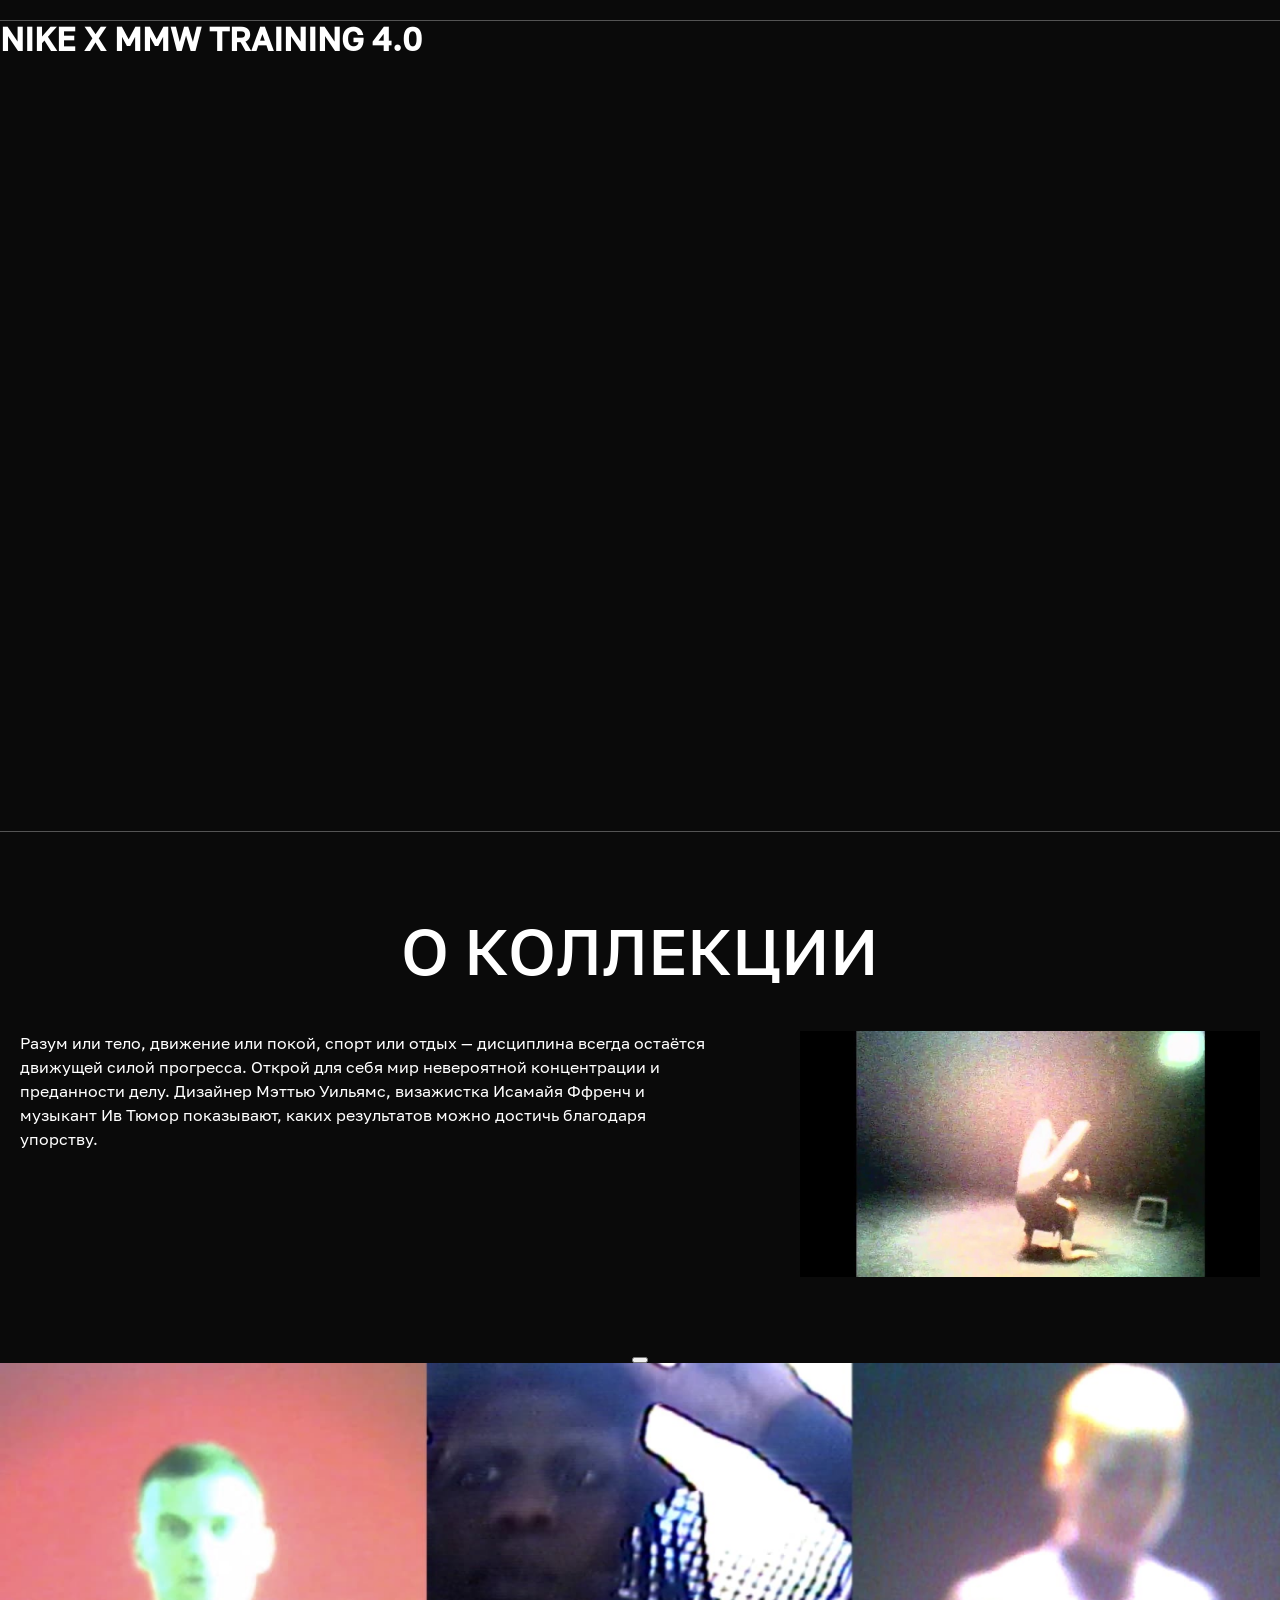
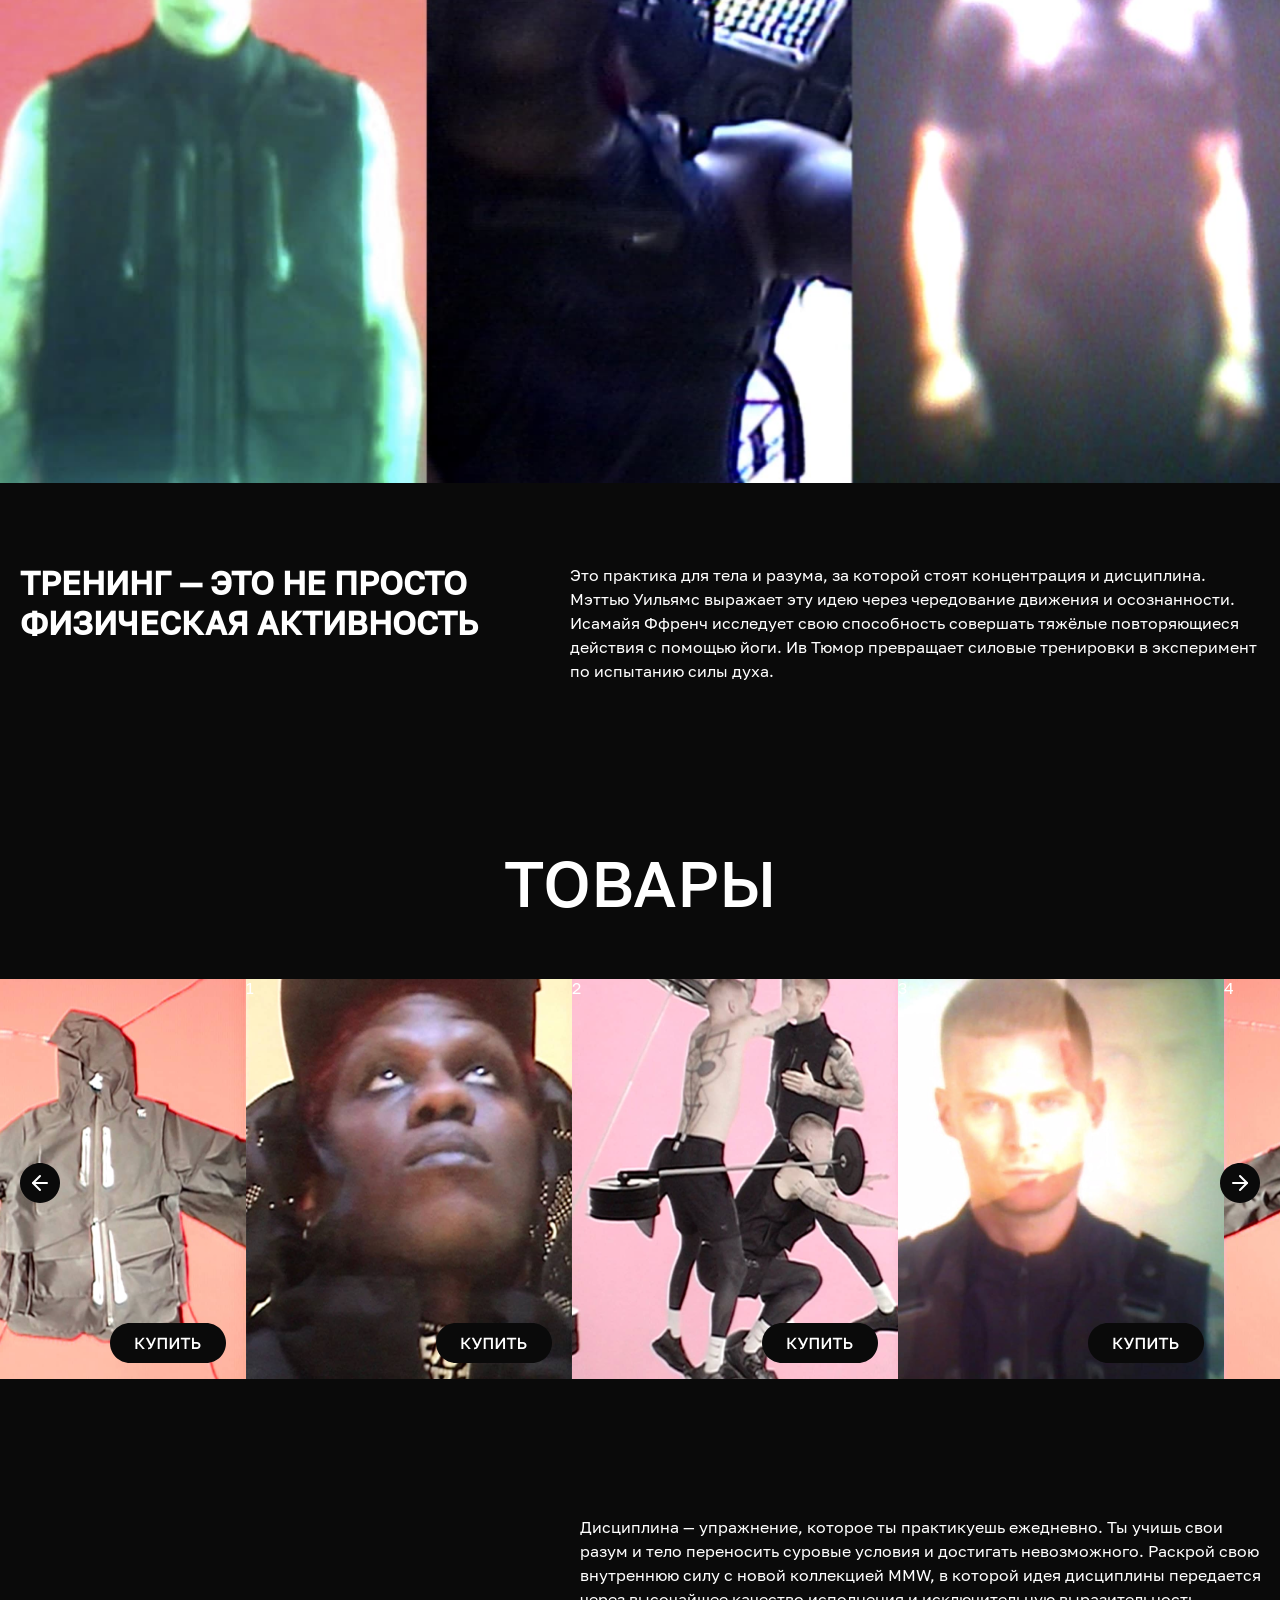
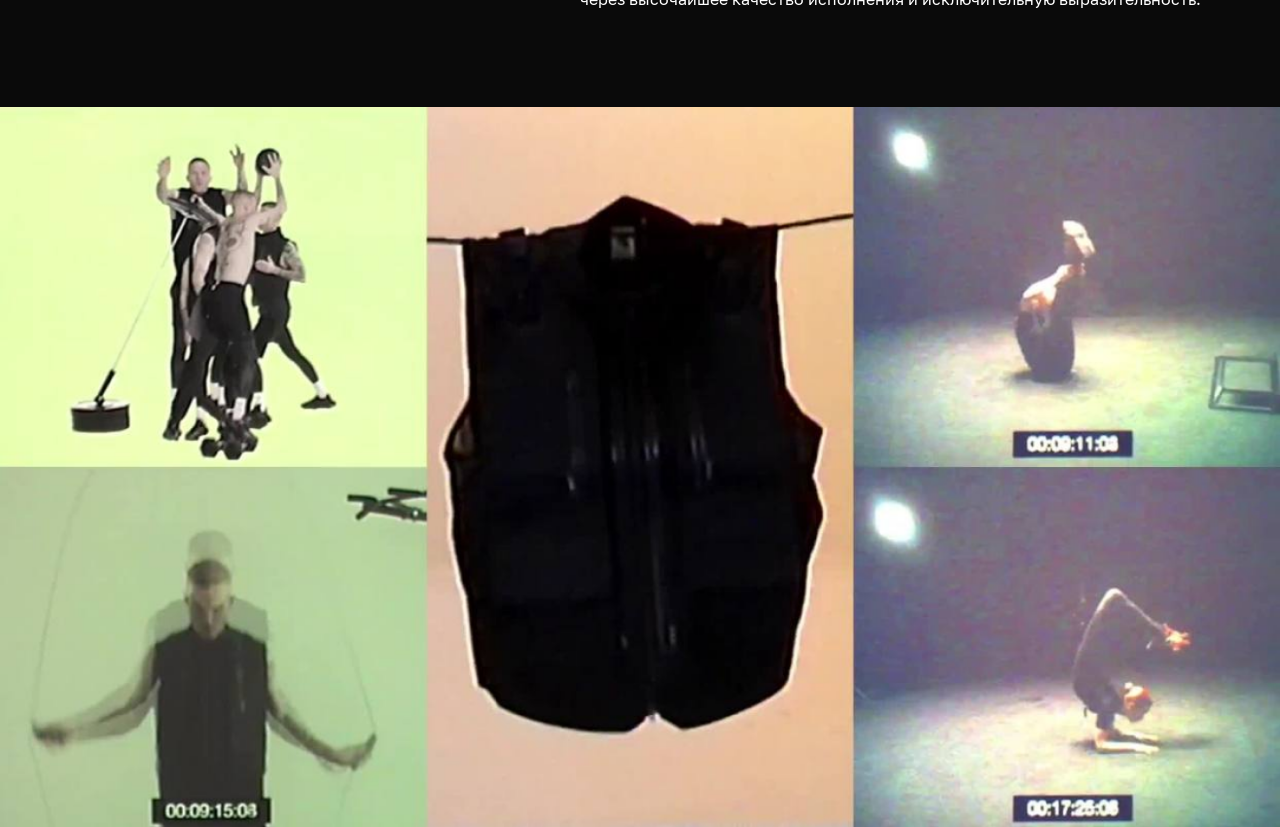
==== index.html @ 619db86f "Nike project" ====
<!DOCTYPE html>
<html lang="en">

<head>
    <meta charset="UTF-8">
    <meta http-equiv="X-UA-Compatible" content="IE=edge">
    <meta name="viewport" content="width=device-width, initial-scale=1.0">
    <title>NIKE TRAINING</title>
    <link rel="stylesheet" href="./pages/index.css">
    <script defer src="scripts/index.js"></script>
</head>

<body class="page">
    <header class="header">
        <h1 class="header__text">NIKE X MMW TRAINING 4.0</h1>
    </header>
    <main class="main">
        <section class="collection">
            <h2 class="collection__title">О КОЛЛЕКЦИИ</h2>
            <div class="collection__info">
                <p class="collection__info-paragraph">Разум или тело, движение или покой, спорт или отдых — дисциплина
                    всегда остаётся движущей силой прогресса. Открой для себя мир невероятной концентрации и преданности
                    делу. Дизайнер Мэттью Уильямс, визажистка Исамайя Ффренч и музыкант Ив Тюмор показывают, каких
                    результатов можно достичь благодаря упорству.</p>
                <img src="./images/dancer_in_the_dark.png" alt="Танцующий в темноте человек"
                    class="collection__info-image">
            </div>
            <button src="images/arrow-left.svg"></button>
            <img src="./images/collection_1.png" alt="Коллаж фотографий" class="collection__image">
            <div class="collection__training">
                <h3 class="collection__training-title">ТРЕНИНГ — ЭТО НЕ ПРОСТО ФИЗИЧЕСКАЯ АКТИВНОСТЬ
                </h3>
                <p class="collection__training-paragraph">Это практика для тела и разума, за которой стоят концентрация
                    и дисциплина. Мэттью Уильямс выражает эту идею через чередование движения и осознанности. Исамайя
                    Ффренч исследует свою способность совершать тяжёлые повторяющиеся действия с помощью йоги. Ив Тюмор
                    превращает силовые тренировки в эксперимент по испытанию силы духа.</p>
            </div>
        </section>
        <section class="cargo">
            <h2 class="cargo__title">ТОВАРЫ</h2>
            <button class="cargo__swipe-left"></button>
            <div class="cargo__card">
                <ul class="cargo__card-container">
                    <li class="cargo__card-item">
                        <img src="./images/slider_1.png" alt="Карточка с фото" class="cargo__card-image">
                        <button class="cargo__buy-button"></button>
                    </li>

                    <li class="cargo__card-item">
                        <img src="./images/slider_2.png" alt="Карточка с фото" class="cargo__card-image">
                        <button class="cargo__buy-button"></button>
                    </li>

                    <li class="cargo__card-item">
                        <img src="./images/slider_3.png" alt="Карточка с фото" class="cargo__card-image">
                        <button class="cargo__buy-button"></button>
                    </li>

                    <li class="cargo__card-item">
                        <img src="./images/slider_4.png" alt="Карточка с фото" class="cargo__card-image">
                        <button class="cargo__buy-button"></button>
                    </li>

                    <li class="cargo__card-item">
                        <img src="./images/slider_1.png" alt="Карточка с фото" class="cargo__card-image">
                        <button class="cargo__buy-button"></button>
                    </li>

                    <li class="cargo__card-item">
                        <img src="./images/slider_3.png" alt="Карточка с фото" class="cargo__card-image">
                        <button class="cargo__buy-button"></button>
                    </li>

                    <li class="cargo__card-item">
                        <img src="./images/slider_4.png" alt="Карточка с фото" class="cargo__card-image">
                        <button class="cargo__buy-button"></button>

                    <li class="cargo__card-item">
                        <img src="./images/slider_1.png" alt="Карточка с фото" class="cargo__card-image">
                        <button class="cargo__buy-button"></button>
                    </li>
                    </li>
                </ul>
            </div>
            <button class="cargo__swipe-right"></button>
            <div class="cargo__text">
                <p class="cargo__paragraph">Дисциплина — упражнение, которое ты практикуешь ежедневно. Ты
                    учишь свои разум и тело переносить суровые условия и достигать невозможного. Раскрой свою внутреннюю
                    силу с новой коллекцией MMW, в которой идея дисциплины передается через высочайшее качество
                    исполнения и
                    исключительную выразительность.</p>
            </div>
            <img src="./images/collection_2.png" alt="Коллаж фотографий" class="cargo__image">
        </section>
    </main>
    <footer class="footer"></footer>
</body>

</html>
---- pages/index.css ----
@import "../styles/normalize.css";
@import "../styles/fonts.css";
.header {
  max-width: 1440px;
  width: 100%;
  height: 810px;
  margin: 0;
  outline: 1px solid #545454;
  box-sizing: border-box;
}

.collection {
  display: flex;
  align-items: center;
  flex-direction: column;
  margin: 0;
}
.collection__title {
  font-weight: 500;
  font-size: 64px;
  line-height: 80px;
  margin: 0;
  padding-top: 80px;
}
.collection__info {
  width: 100%;
  display: flex;
  flex-direction: row;
  justify-content: space-between;
  box-sizing: border-box;
  padding: 40px 20px 80px;
}
.collection__info-paragraph {
  font-size: 16px;
  line-height: 24px;
  max-width: 690px;
  margin: 0;
}
.collection__info-image {
  max-width: 460px;
  -o-object-fit: cover;
     object-fit: cover;
}
.collection__image {
  width: 100%;
  -o-object-fit: cover;
     object-fit: cover;
}
.collection__training {
  width: 100%;
  display: flex;
  flex-direction: row;
  justify-content: space-between;
  box-sizing: border-box;
  padding: 80px 20px;
}
.collection__training-title {
  max-width: 460px;
  font-size: 32px;
  line-height: 40px;
  margin: 0;
}
.collection__training-paragraph {
  font-size: 16px;
  line-height: 24px;
  margin: 0;
  max-width: 690px;
}

@media screen and (max-width: 1200px) {
  .collection__info-paragraph {
    max-width: 359px;
    padding-right: 10px;
  }
  .collection__info-image {
    max-width: 359px;
  }
  .collection__training {
    padding: 80px 20px;
  }
  .collection__training-title {
    max-width: 359px;
    font-size: 24px;
    line-height: 32px;
    padding-right: 10px;
  }
  .collection__training-paragraph {
    max-width: 359px;
  }
}
@media screen and (max-width: 750px) {
  .collection__info {
    padding: 40px 20px 80px;
  }
  .collection__title {
    padding-top: 40px;
    font-size: 32px;
    line-height: 40px;
  }
  .collection__info {
    flex-direction: column;
    align-items: center;
    padding: 20px 20px 40px;
  }
  .collection__info-paragraph {
    font-size: 16px;
    line-height: 24px;
    padding: 0 0 20px;
    max-width: 280px;
  }
  .collection__info-image {
    max-width: 280px;
  }
  .collection__training {
    flex-direction: column;
    align-items: center;
    padding: 40px 20px;
  }
  .collection__training-title {
    font-size: 20px;
    line-height: 28px;
    padding: 0 0 20px;
    max-width: 280px;
  }
}
.cargo {
  display: flex;
  align-items: center;
  flex-direction: column;
  margin: 0;
  position: relative;
}
.cargo__title {
  font-weight: 500;
  font-size: 64px;
  line-height: 80px;
  margin: 0;
  padding: 80px 0 40px;
}
.cargo__card {
  width: 1440px;
  overflow-x: scroll;
  padding-bottom: 20px;
  position: relative;
}
.cargo__card-container {
  width: 1440px;
  display: flex;
  flex-direction: row;
  position: relative;
  width: 326px;
  padding: 0;
  list-style: none;
  z-index: 0;
}
.cargo__buy-button {
  height: 40px;
  width: 116px;
  background-image: url(../images/buy-button.svg);
  background-color: transparent;
  border: none;
  position: absolute;
  right: 20px;
  bottom: 20px;
  z-index: 1;
  cursor: pointer;
  transition: opacity 0.2s linear;
  -webkit-transition: opacity 0.2s linear;
}
.cargo__buy-button:hover {
  opacity: 0.8;
}
.cargo__swipe-right {
  height: 40px;
  width: 40px;
  background-image: url(../images/arrow-right.svg);
  background-color: transparent;
  border: none;
  position: absolute;
  background-repeat: no-repeat;
  padding: 20px;
  top: 400px;
  right: 20px;
  z-index: 1;
  cursor: pointer;
  transition: opacity 0.2s linear;
  -webkit-transition: opacity 0.2s linear;
}
.cargo__swipe-right:hover {
  opacity: 0.8;
}
.cargo__swipe-left {
  height: 40px;
  width: 40px;
  background-image: url(../images/arrow-left.svg);
  background-color: transparent;
  border: none;
  position: absolute;
  background-repeat: no-repeat;
  padding: 20px;
  top: 400px;
  left: 20px;
  z-index: 1;
  cursor: pointer;
  transition: opacity 0.2s linear;
  -webkit-transition: opacity 0.2s linear;
}
.cargo__swipe-left:hover {
  opacity: 0.8;
}
.cargo__card::-webkit-scrollbar {
  height: 4px;
  width: calc(100% - 40px);
}
.cargo__card::-webkit-scrollbar-button {
  width: 15px;
}
.cargo__card::-webkit-scrollbar-track {
  background-color: #292929;
  border-radius: 100px;
}
.cargo__card::-webkit-scrollbar-thumb {
  background-color: #ebebeb;
  border-radius: 100px;
}
.cargo__card-item {
  position: relative;
  -o-object-fit: cover;
     object-fit: cover;
}
.cargo__card-image {
  position: relative;
  -o-object-fit: cover;
     object-fit: cover;
}
.cargo__paragraph {
  text-align: start;
  font-size: 16px;
  line-height: 24px;
  max-width: 690px;
}
.cargo__text {
  width: 100%;
  display: flex;
  justify-content: flex-end;
  padding: 80px 20px 80px 0;
}
.cargo__image {
  width: 100%;
  -o-object-fit: cover;
     object-fit: cover;
}

.footer {
  color: white;
}

.page {
  font-family: "Golos", Arial, sans-serif;
  font-style: normal;
  font-weight: 400;
  -webkit-font-smoothing: antialiased;
  -moz-osx-font-smoothing: grayscale;
  text-rendering: optimizeLegibility;
  min-width: 305px;
  max-width: 1440px;
  width: 100%;
  height: 100%;
  background-color: #0a0a0a;
  margin: 0 auto;
  padding: 0;
  box-sizing: border-box;
  color: white;
}/*# sourceMappingURL=index.css.map */
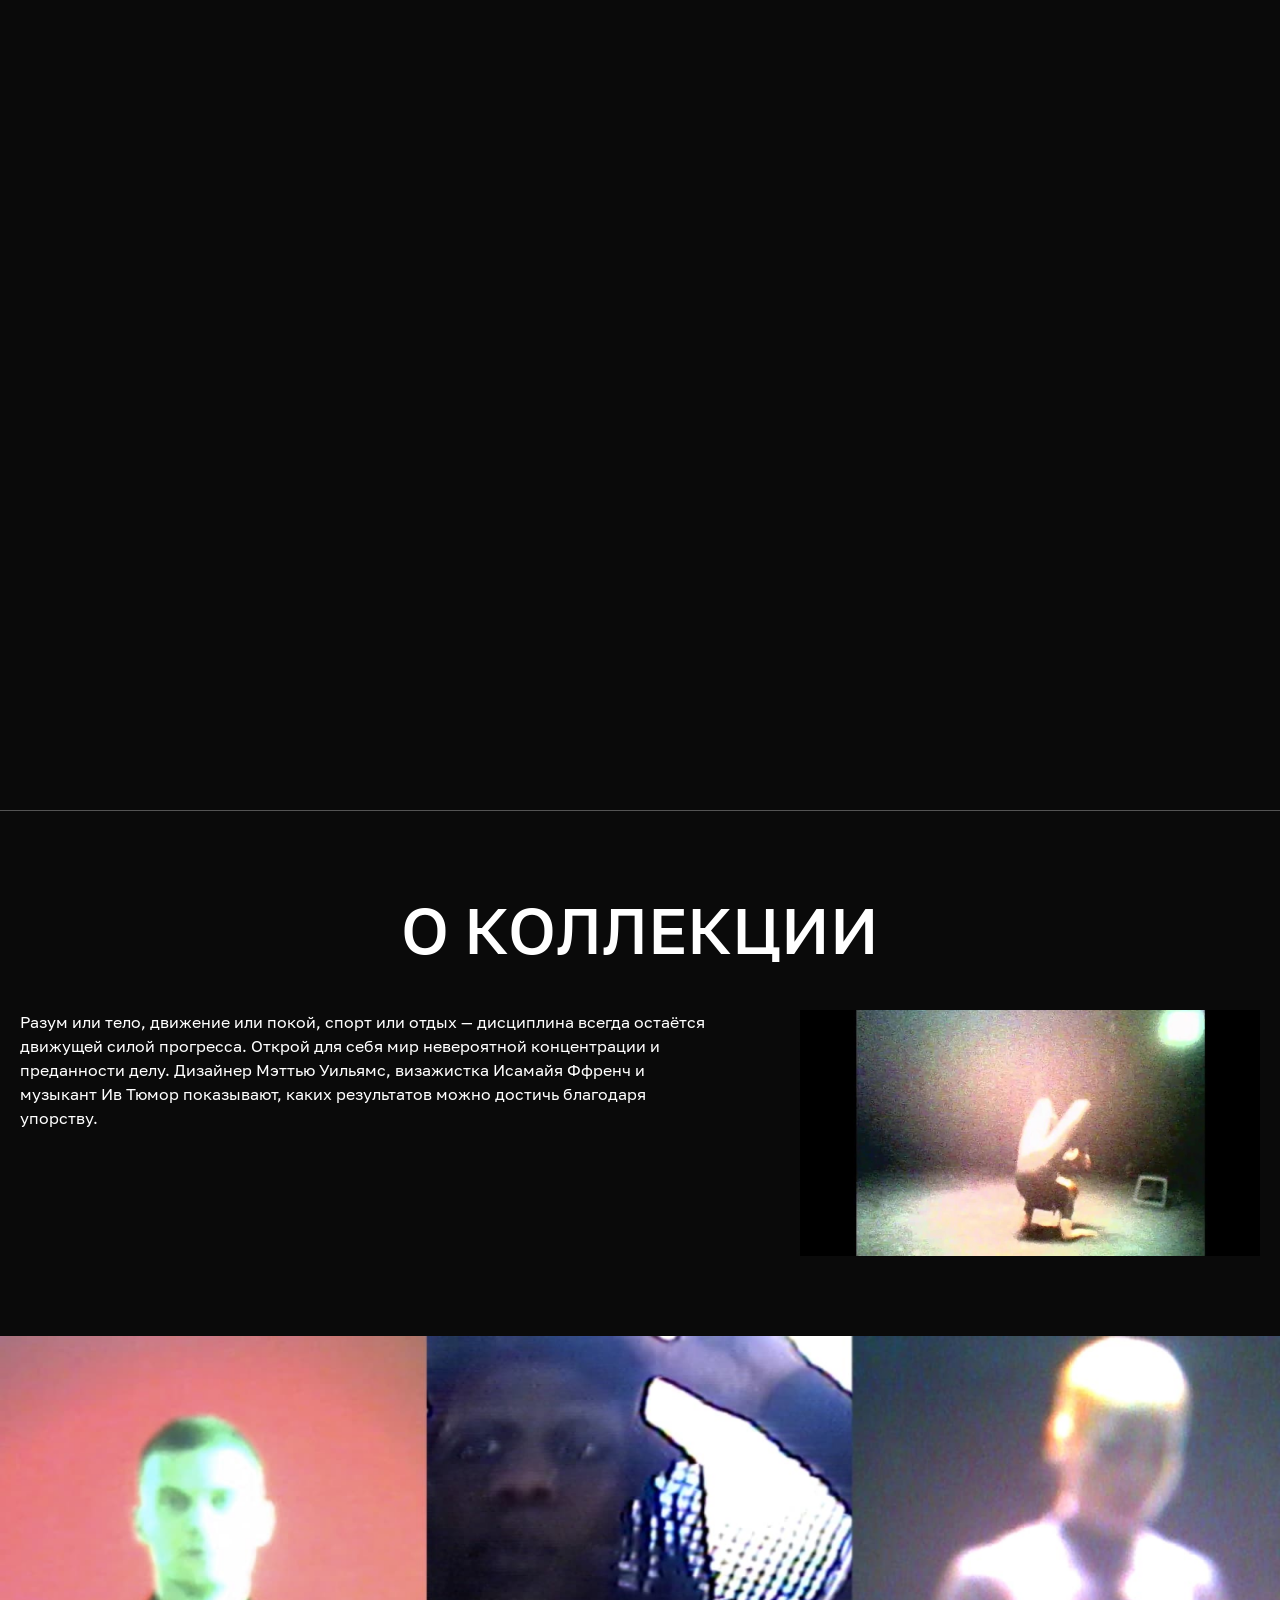
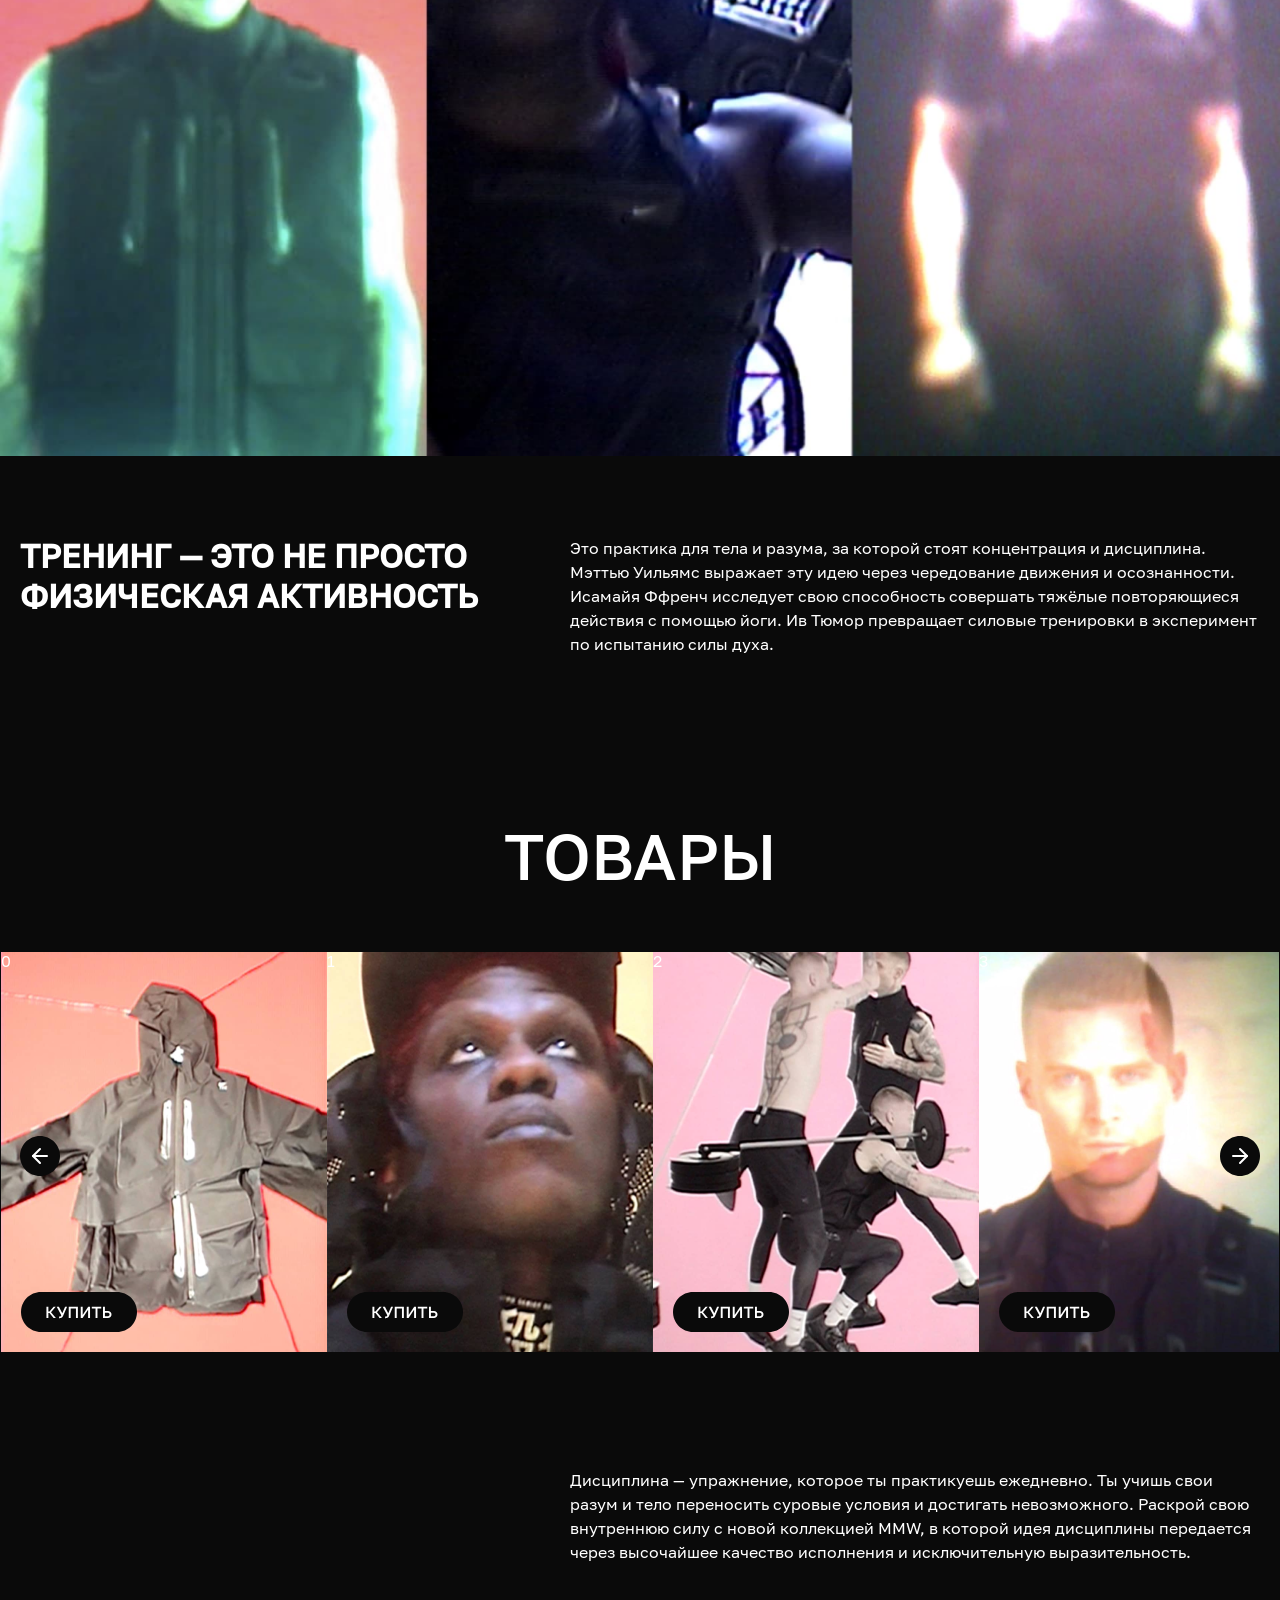
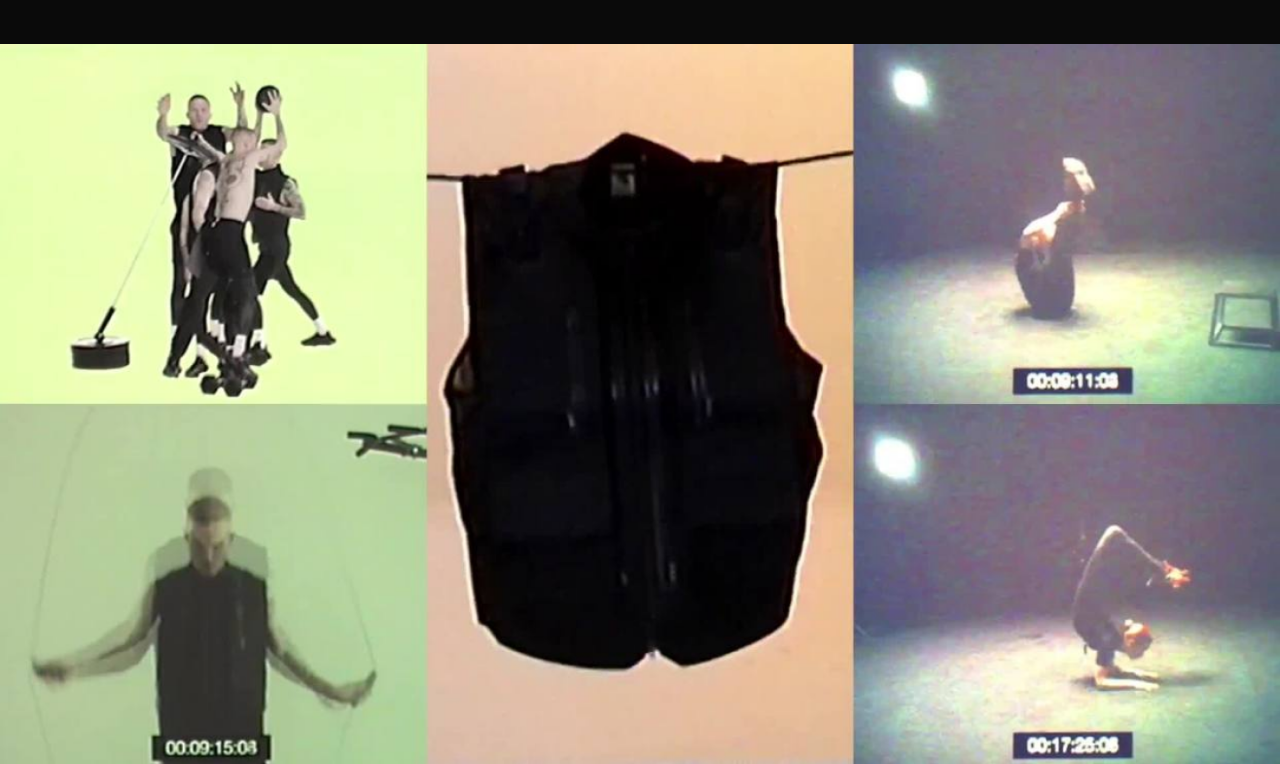
==== commit 496a03c3: "feat:sizes and html markup" ====
--- a/index.html
+++ b/index.html
@@ -12,7 +12,6 @@
 
 <body class="page">
     <header class="header">
-        <h1 class="header__text">NIKE X MMW TRAINING 4.0</h1>
     </header>
     <main class="main">
         <section class="collection">
@@ -25,7 +24,6 @@
                 <img src="./images/dancer_in_the_dark.png" alt="Танцующий в темноте человек"
                     class="collection__info-image">
             </div>
-            <button src="images/arrow-left.svg"></button>
             <img src="./images/collection_1.png" alt="Коллаж фотографий" class="collection__image">
             <div class="collection__training">
                 <h3 class="collection__training-title">ТРЕНИНГ — ЭТО НЕ ПРОСТО ФИЗИЧЕСКАЯ АКТИВНОСТЬ
@@ -74,11 +72,11 @@
                     <li class="cargo__card-item">
                         <img src="./images/slider_4.png" alt="Карточка с фото" class="cargo__card-image">
                         <button class="cargo__buy-button"></button>
+                    </li>
 
                     <li class="cargo__card-item">
                         <img src="./images/slider_1.png" alt="Карточка с фото" class="cargo__card-image">
                         <button class="cargo__buy-button"></button>
-                    </li>
                     </li>
                 </ul>
             </div>
--- a/pages/index.css
+++ b/pages/index.css
@@ -124,6 +124,7 @@
   }
 }
 .cargo {
+  width: 100%;
   display: flex;
   align-items: center;
   flex-direction: column;
@@ -138,13 +139,15 @@
   padding: 80px 0 40px;
 }
 .cargo__card {
-  width: 1440px;
+  max-width: 1440px;
+  width: 99.8%;
   overflow-x: scroll;
   padding-bottom: 20px;
   position: relative;
 }
 .cargo__card-container {
-  width: 1440px;
+  max-width: 1440px;
+  height: 400px;
   display: flex;
   flex-direction: row;
   position: relative;
@@ -160,7 +163,7 @@
   background-color: transparent;
   border: none;
   position: absolute;
-  right: 20px;
+  left: 20px;
   bottom: 20px;
   z-index: 1;
   cursor: pointer;
@@ -225,8 +228,8 @@
 }
 .cargo__card-item {
   position: relative;
-  -o-object-fit: cover;
-     object-fit: cover;
+  -o-object-fit: contain;
+     object-fit: contain;
 }
 .cargo__card-image {
   position: relative;
@@ -238,12 +241,15 @@
   font-size: 16px;
   line-height: 24px;
   max-width: 690px;
+  margin: 0;
+  padding: 0 20px 0 0;
 }
 .cargo__text {
   width: 100%;
   display: flex;
   justify-content: flex-end;
-  padding: 80px 20px 80px 0;
+  margin: 0;
+  padding: 80px 0 80px;
 }
 .cargo__image {
   width: 100%;
@@ -251,6 +257,45 @@
      object-fit: cover;
 }
 
+@media screen and (max-width: 1200px) {
+  .cargo__paragraph {
+    max-width: 359px;
+  }
+}
+@media screen and (max-width: 750px) {
+  .cargo__card {
+    padding: 0 0 8px;
+  }
+  .cargo__title {
+    padding: 0 0 8px;
+    font-size: 32px;
+    line-height: 40px;
+  }
+  .cargo__swipe-left {
+    top: 265px;
+  }
+  .cargo__swipe-right {
+    top: 265px;
+  }
+  .cargo__buy-button {
+    max-width: 286px;
+    padding-right: 280px;
+    background-image: url(../images/buy-button-big.svg);
+    background-repeat: no-repeat;
+  }
+  .cargo__paragraph {
+    padding: 0;
+    max-width: 280px;
+    text-align: start;
+    margin: 0 auto;
+  }
+  .cargo__text {
+    display: inline-block;
+    box-sizing: border-box;
+    padding: 40px 20px;
+    margin: 0 auto;
+  }
+}
 .footer {
   color: white;
 }
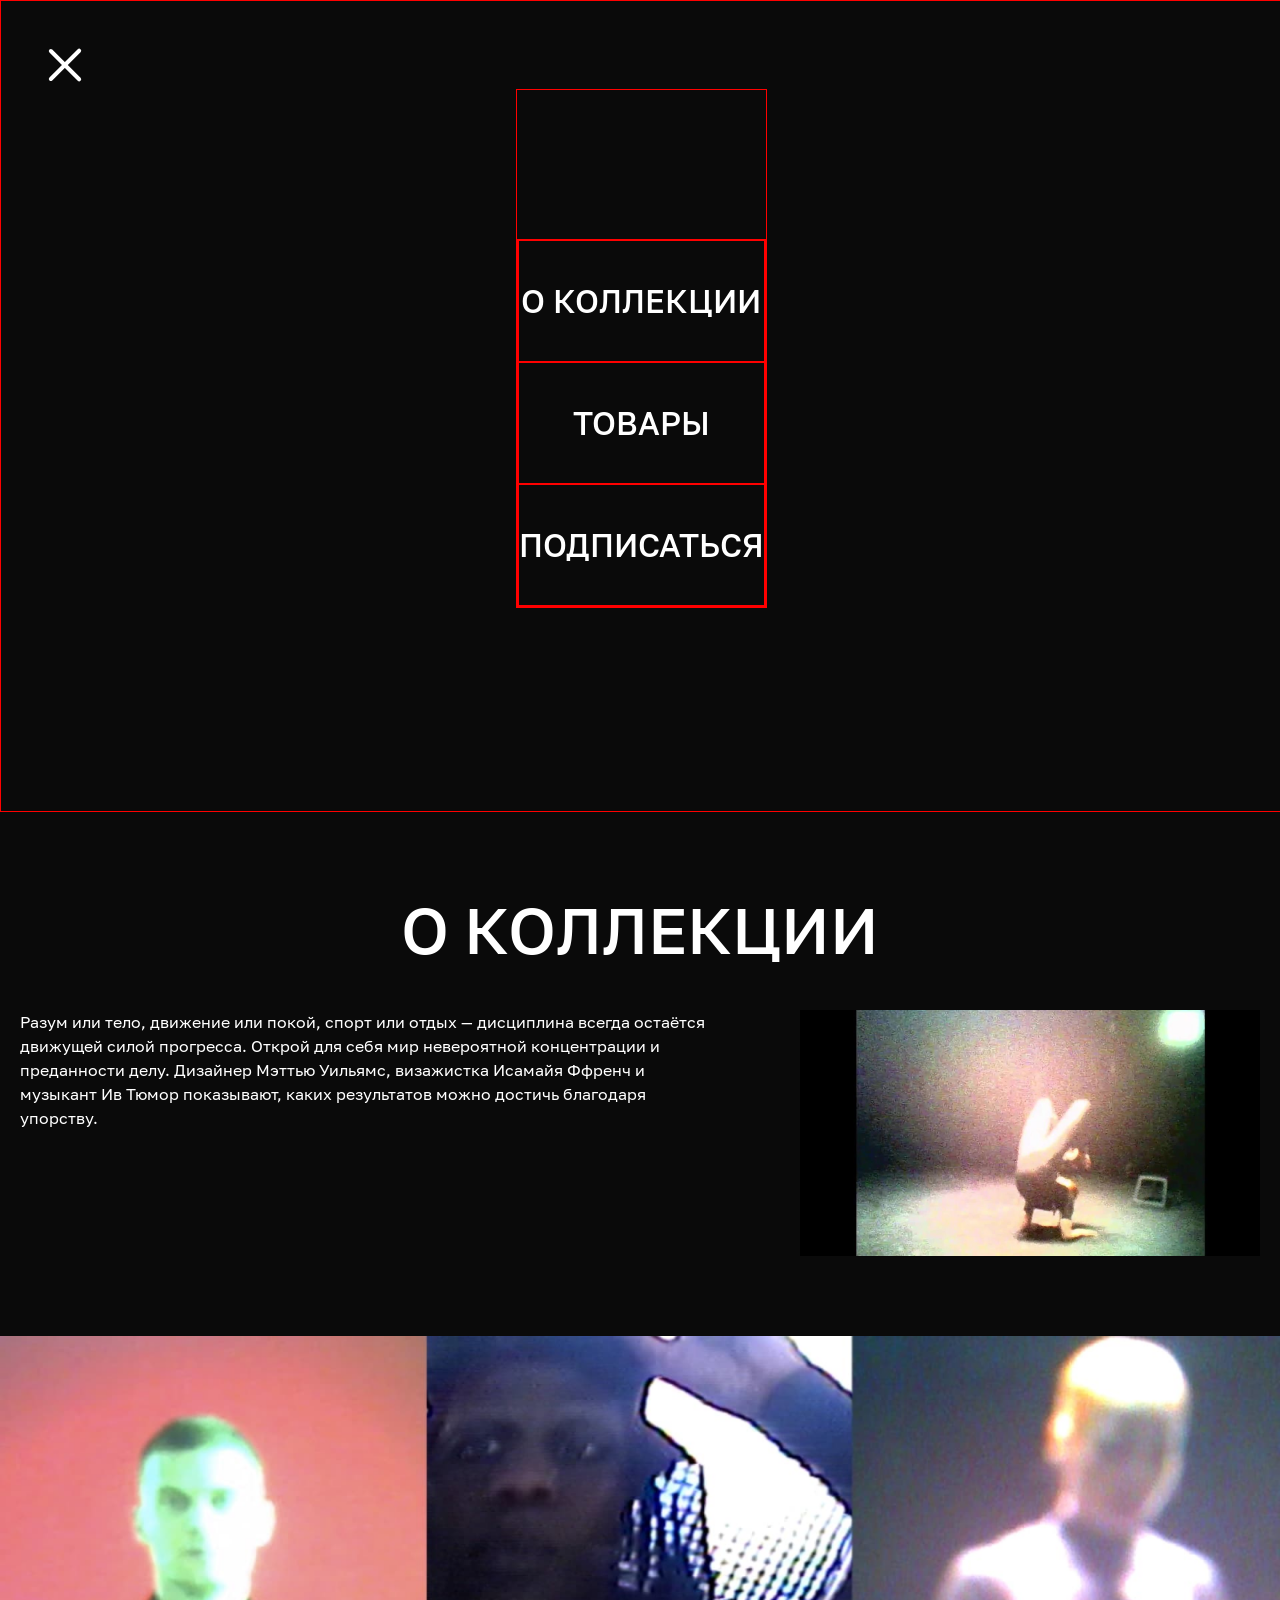
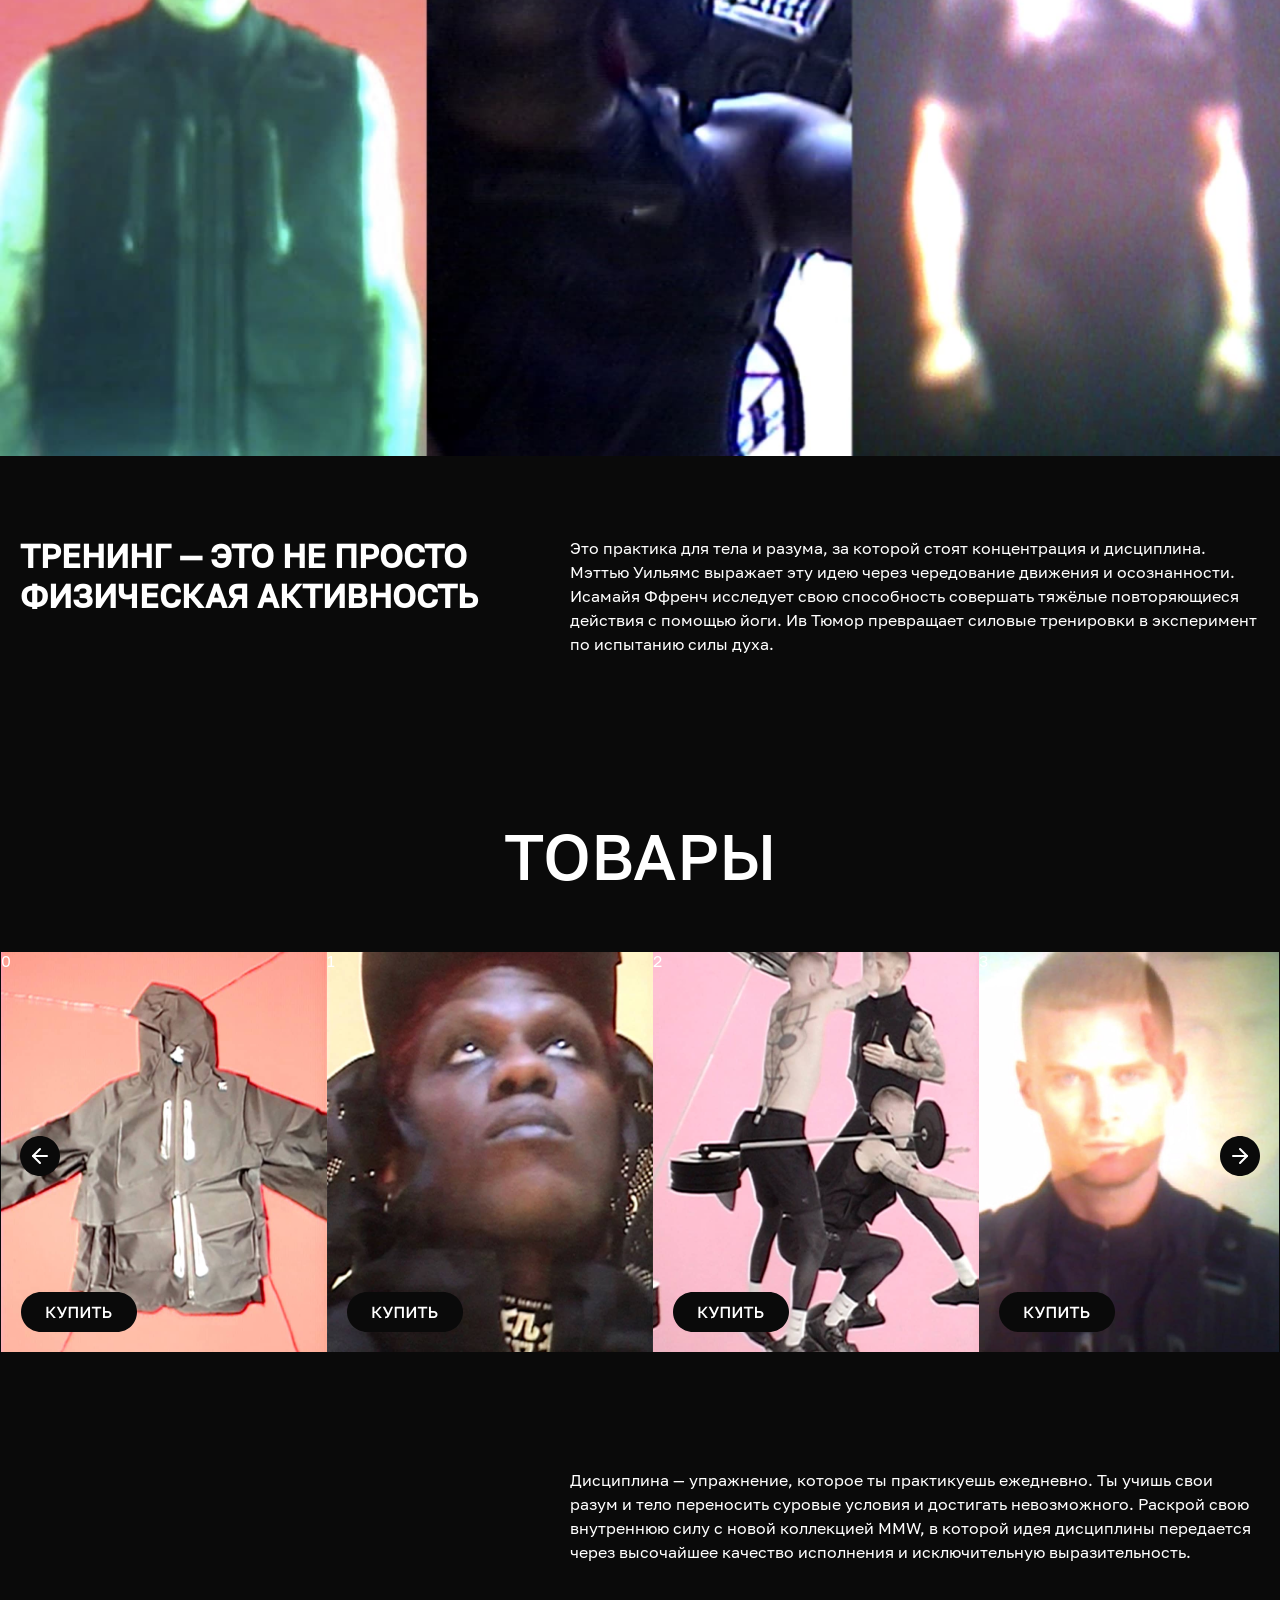
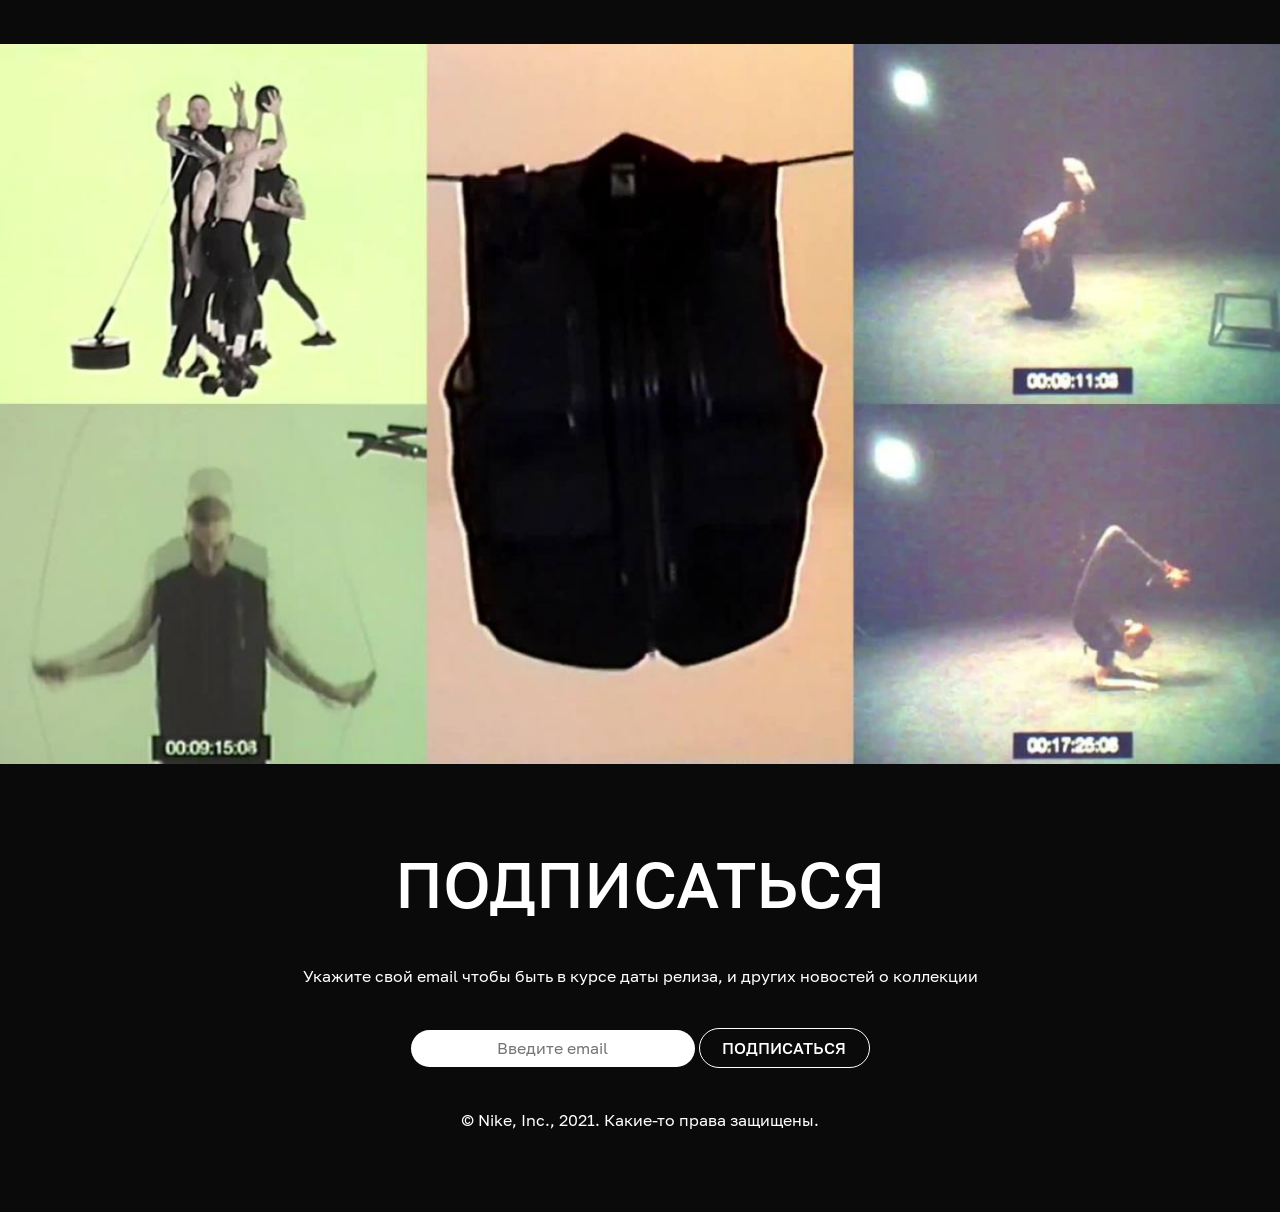
==== commit 7d90f4f2: "feat:popup develop" ====
--- a/index.html
+++ b/index.html
@@ -1,5 +1,5 @@
 <!DOCTYPE html>
-<html lang="en">
+<html lang="ru">
 
 <head>
     <meta charset="UTF-8">
@@ -12,9 +12,11 @@
 
 <body class="page">
     <header class="header">
+        <button class="header__menu-button" type="button"></button>
+        <h1 class="header__title">NIKE X MMW TRAINING 4.0</h1>
     </header>
     <main class="main">
-        <section class="collection">
+        <section id="collection" class="collection">
             <h2 class="collection__title">О КОЛЛЕКЦИИ</h2>
             <div class="collection__info">
                 <p class="collection__info-paragraph">Разум или тело, движение или покой, спорт или отдых — дисциплина
@@ -34,7 +36,7 @@
                     превращает силовые тренировки в эксперимент по испытанию силы духа.</p>
             </div>
         </section>
-        <section class="cargo">
+        <section id="cargo" class="cargo">
             <h2 class="cargo__title">ТОВАРЫ</h2>
             <button class="cargo__swipe-left"></button>
             <div class="cargo__card">
@@ -91,7 +93,33 @@
             <img src="./images/collection_2.png" alt="Коллаж фотографий" class="cargo__image">
         </section>
     </main>
-    <footer class="footer"></footer>
+    <footer id="footer" class="footer">
+        <h2 class="footer__title">Подписаться</h2>
+        <p class="footer__subtitle">Укажите свой email чтобы быть в курсе даты релиза, и других новостей о коллекции</p>
+        <form class="footer__form">
+            <input type="email" class="footer__email" placeholder="Введите email">
+            <button type="submit" class="footer__button">ПОДПИСАТЬСЯ</button>
+        </form>
+        <p class="footer__sign">&copy; Nike, Inc., 2021. Какие-то права защищены.</p>
+    </footer>
+
+    <div class="popup popup_opened">
+        <button class="popup__close-button"></button>
+        <nav class="popup__navigation">
+            <ul class="popup__list">
+                <li class="popup__list-item">
+                    <a href="#collection" class="popup__link">О коллекции</a>
+                </li>
+                <li class="popup__list-item">
+                    <a href="#cargo" class="popup__link">Товары</a>
+                </li>
+                <li class="popup__list-item">
+                    <a href="#footer" class="popup__link">Подписаться</a>
+                </li>
+            </ul>
+        </nav>
+    </div>
+
 </body>
 
 </html>
--- a/pages/index.css
+++ b/pages/index.css
@@ -1,14 +1,88 @@
 @import "../styles/normalize.css";
 @import "../styles/fonts.css";
+.page {
+  font-family: "Golos", Arial, sans-serif;
+  font-style: normal;
+  font-weight: 400;
+  -webkit-font-smoothing: antialiased;
+  -moz-osx-font-smoothing: grayscale;
+  text-rendering: optimizeLegibility;
+  min-width: 305px;
+  max-width: 1440px;
+  width: 100%;
+  height: 100%;
+  background-color: #0a0a0a;
+  margin: 0 auto;
+  padding: 0;
+  box-sizing: border-box;
+  color: white;
+}
+
 .header {
-  max-width: 1440px;
-  width: 100%;
-  height: 810px;
-  margin: 0;
-  outline: 1px solid #545454;
-  box-sizing: border-box;
-}
-
+  margin: 0 auto;
+  padding: 0 0px;
+  box-sizing: border-box;
+  background-image: url("../images/header.png");
+  width: 100%;
+  min-height: 810px;
+  background-size: cover;
+  background-position: center;
+  display: flex;
+  flex-direction: column;
+}
+.header__menu-button {
+  margin: 40px 20px 0;
+  padding: 0;
+  background-color: rgba(0, 0, 0, 0);
+  background-image: url("../images/menu-button.svg");
+  background-size: cover;
+  background-position: center;
+  max-width: 48px;
+  height: 48px;
+  border: none;
+  cursor: pointer;
+  transition: opacity 0.2s linear;
+  box-sizing: border-box;
+}
+.header__menu-button:hover {
+  opacity: 0.6;
+}
+.header__title {
+  margin: 120px 20px;
+  padding: 0;
+  display: block;
+  max-width: 460px;
+  font-weight: 500;
+  font-weight: 500;
+  font-size: 64px;
+  line-height: 80px;
+  color: #0a0a0a;
+}
+@media screen and (max-width: 780px) {
+  .header__title {
+    margin-top: 80px;
+  }
+}
+
+@media screen and (max-width: 750px) {
+  .header {
+    min-height: 360px;
+  }
+  .header__title {
+    max-width: 280px;
+    font-size: 32px;
+    margin-top: 40px;
+  }
+  .header__menu-button {
+    background-image: url("../images/menu-button-mini.svg");
+    max-width: 24px;
+    height: 24px;
+    margin-top: 20px;
+  }
+  .header__button {
+    width: 280px;
+  }
+}
 .collection {
   display: flex;
   align-items: center;
@@ -297,9 +371,215 @@
   }
 }
 .footer {
+  margin: 0 auto;
+  padding: 0;
+  display: flex;
+  flex-direction: column;
+  align-items: center;
+  background-color: #0a0a0a;
+  min-height: 448px;
+}
+.footer__title {
+  margin: 80px 0 0;
+  padding: 0;
+  font-weight: 500;
+  font-size: 64px;
+  line-height: 125%;
+  text-align: center;
+  text-transform: uppercase;
+  color: #ffffff;
+}
+.footer__subtitle {
+  margin: 40px 0;
+  padding: 0;
+  font-size: 16px;
+  line-height: 24px;
+  text-align: center;
+  color: #ffffff;
+}
+.footer__email {
+  border: none;
+  text-align: center;
+  border-radius: 100px;
+  width: 280px;
+  height: 35px;
+}
+.footer__button {
+  background-color: #0a0a0a;
   color: white;
-}
-
+  border: 1px #ffffff solid;
+  border-radius: 100px;
+  width: 171px;
+  height: 40px;
+  font-weight: 500;
+  font-size: 16px;
+  line-height: 24px;
+}
+.footer__sign {
+  margin: 40px 0 0;
+  font-size: 16px;
+  line-height: 24px;
+  text-align: center;
+  color: #ffffff;
+}
+
+@media screen and (max-width: 750px) {
+  .footer {
+    min-height: 390px;
+  }
+  .footer__title {
+    margin-top: 40px;
+    font-size: 32px;
+    line-height: 40px;
+  }
+  .footer__subtitle {
+    width: 280px;
+    margin: 20px 0;
+  }
+  .footer__form {
+    display: flex;
+    min-height: 90px;
+    flex-direction: column;
+    justify-content: space-between;
+  }
+  .footer__button {
+    width: 280px;
+  }
+  .footer__sign {
+    margin-top: 20px;
+    max-width: 280px;
+  }
+}
+.popup {
+  visibility: hidden;
+  position: fixed;
+  top: 0;
+  left: 0;
+  width: 100%;
+  min-height: 810px;
+  opacity: 0;
+  background-color: #0a0a0a;
+  display: flex;
+  flex-direction: column;
+  border: 1px solid red;
+}
+.popup__close-button {
+  margin: 40px 0 0 40px;
+  padding: 0;
+  background-color: rgba(0, 0, 0, 0);
+  background-image: url("../images/close-button.svg");
+  background-size: cover;
+  background-position: center;
+  border: none;
+  width: 48px;
+  min-height: 48px;
+  cursor: pointer;
+  transition: opacity 0.2s linear;
+  align-self: flex-start;
+}
+.popup__close-button:hover {
+  opacity: 0.6;
+}
+.popup__navigation {
+  display: block;
+  margin: 0;
+  padding: 0;
+  align-self: center;
+  border: 1px solid red;
+}
+.popup__list {
+  margin: 149px 0 0;
+  padding: 0;
+  list-style-type: none;
+  display: flex;
+  flex-direction: column;
+  align-items: center;
+  border: 1px solid red;
+}
+.popup__list-item {
+  margin: 0;
+  padding: 0;
+  width: 100%;
+  box-sizing: border-box;
+  display: flex;
+  align-items: center;
+  border: 1px solid red;
+}
+.popup__link {
+  margin: 40px 0;
+  padding: 0;
+  width: 100%;
+  text-decoration: none;
+  box-sizing: border-box;
+  align-self: center;
+  font-weight: 500;
+  font-size: 32px;
+  line-height: 125%;
+  text-align: center;
+  text-transform: uppercase;
+  color: #ffffff;
+  transition: opacity 0.2s linear;
+}
+.popup__link:hover {
+  opacity: 0.6;
+}
+
+.popup_opened {
+  visibility: visible;
+  opacity: 1;
+}
+
+@media screen and (max-width: 1200px) {
+  .popup {
+    min-height: 360px;
+  }
+  .popup__close-button {
+    margin: 20px 0 0 20px;
+    background-image: url("../images/close-button-mini.svg");
+    width: 24px;
+    min-height: 24px;
+  }
+  .popup__list {
+    margin: 35px 0;
+  }
+  .popup__list-item {
+    font-size: 24px;
+    line-height: 133%;
+  }
+  .popup__link {
+    font-size: 24px;
+    line-height: 133%;
+  }
+}
+@media screen and (max-width: 1200px) and (max-width: 650px) {
+  .popup {
+    margin: 20px 0;
+    font-size: 20px;
+    line-height: 140%;
+  }
+}
+@media screen and (max-width: 750px) {
+  .popup {
+    min-height: 360px;
+  }
+  .popup__close-button {
+    margin: 20px 0 0 20px;
+    background-image: url("../images/close-button-mini.svg");
+    width: 24px;
+    min-height: 24px;
+  }
+  .popup__list {
+    margin: 35px 0;
+  }
+  .popup__list-item {
+    font-size: 24px;
+    line-height: 133%;
+  }
+  .popup__link {
+    font-size: 24px;
+    line-height: 133%;
+  }
+}
 .page {
   font-family: "Golos", Arial, sans-serif;
   font-style: normal;
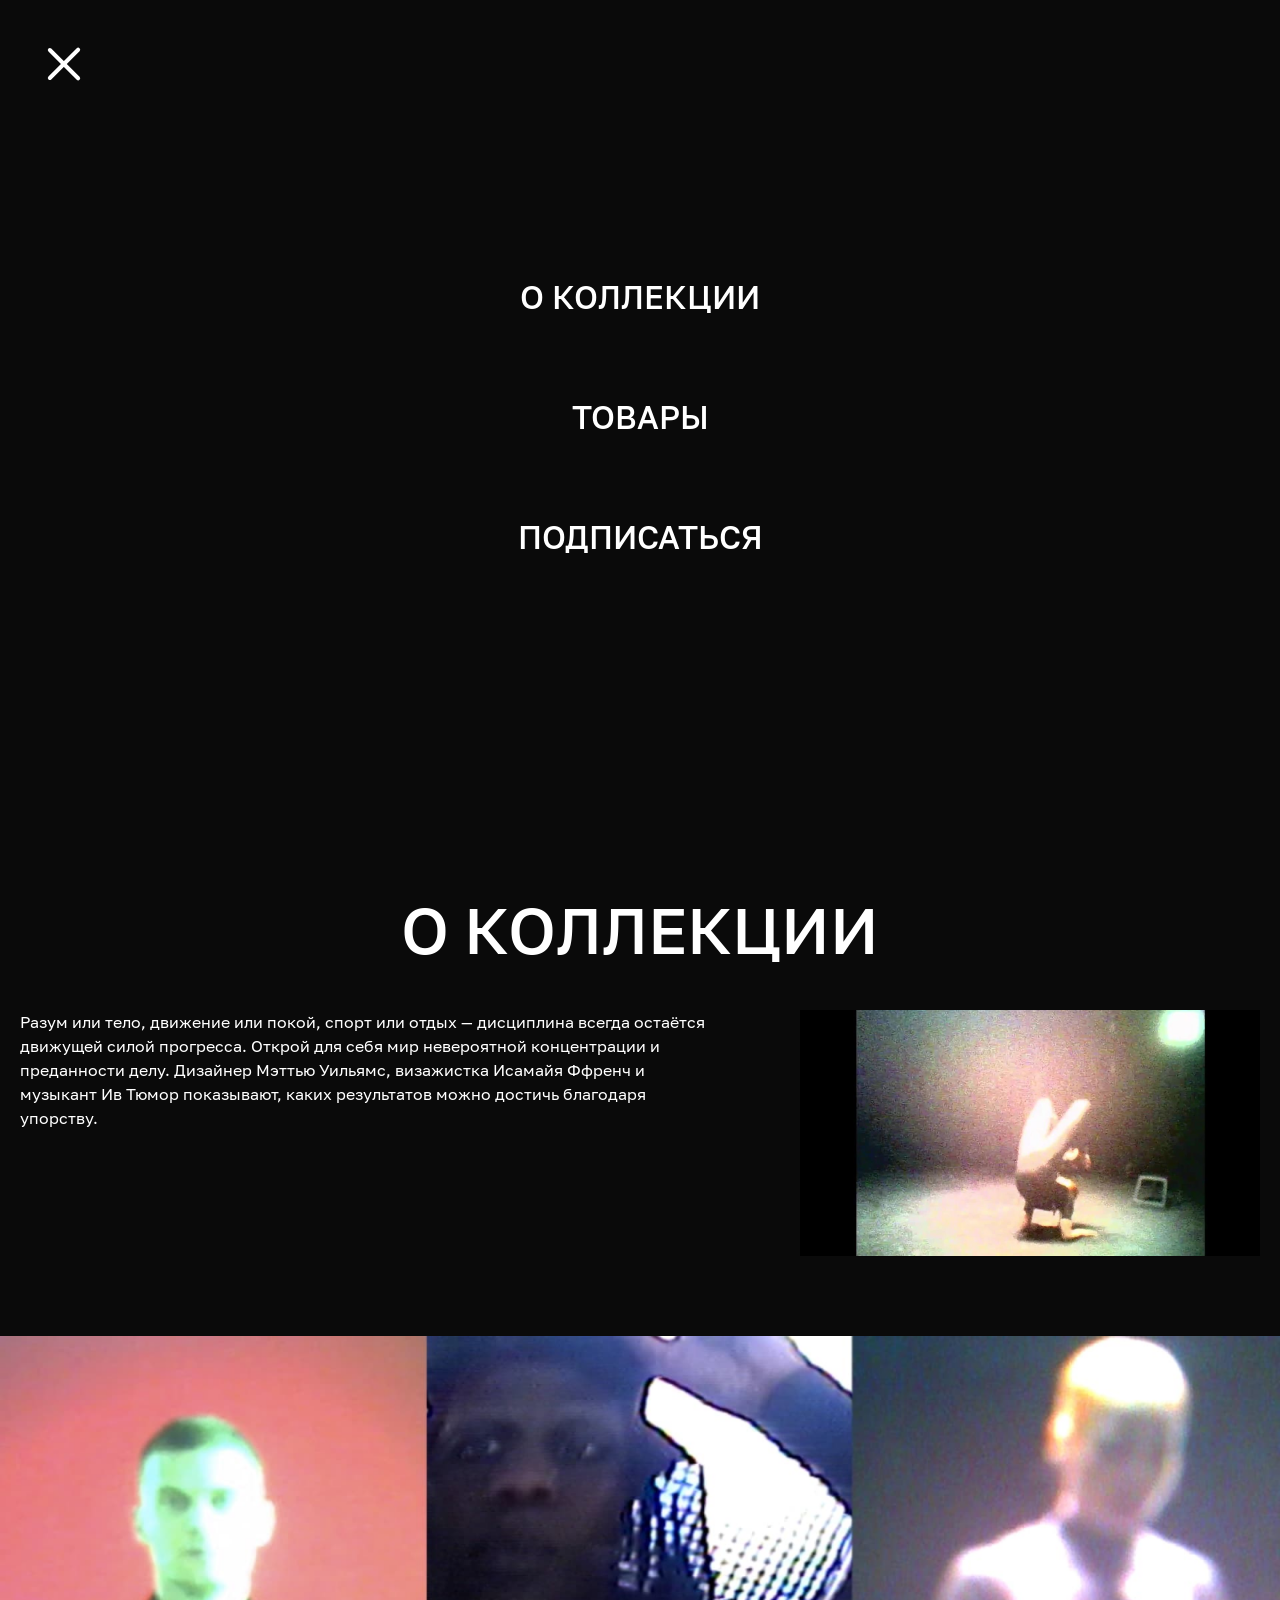
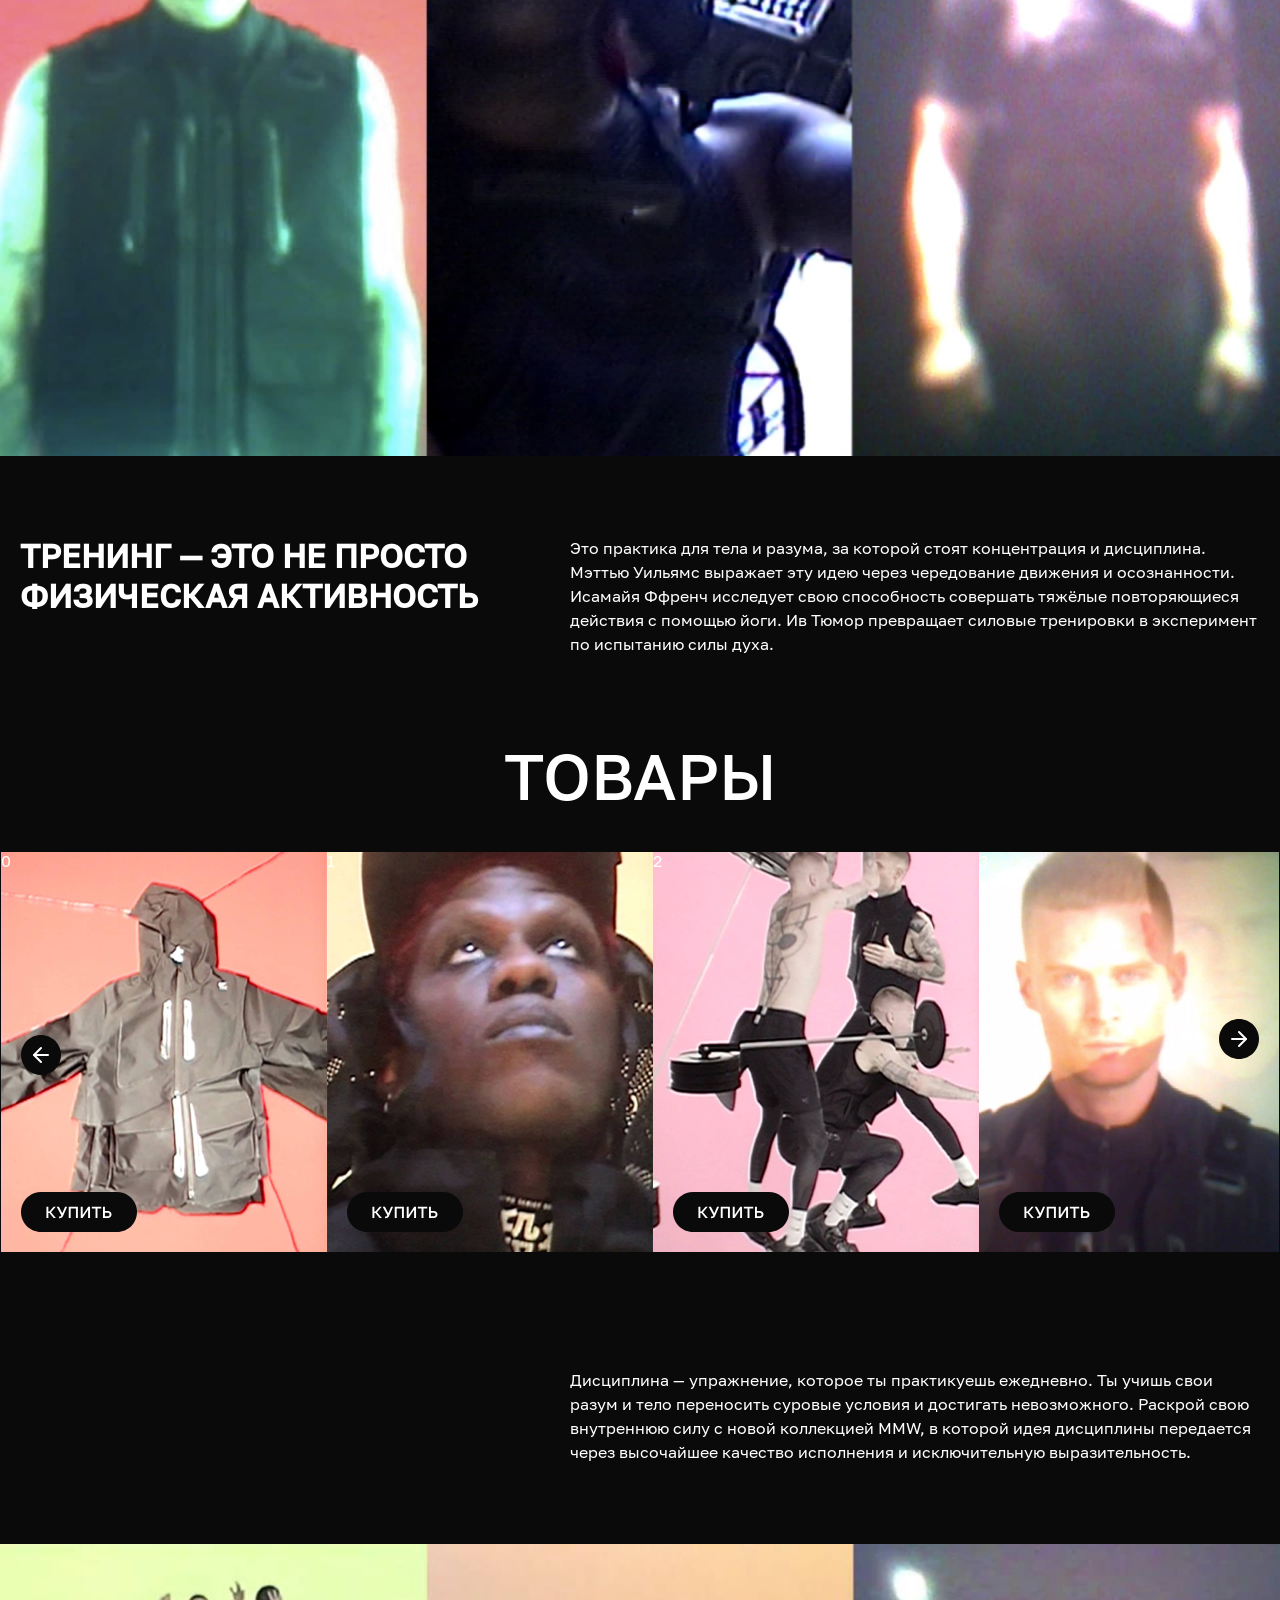
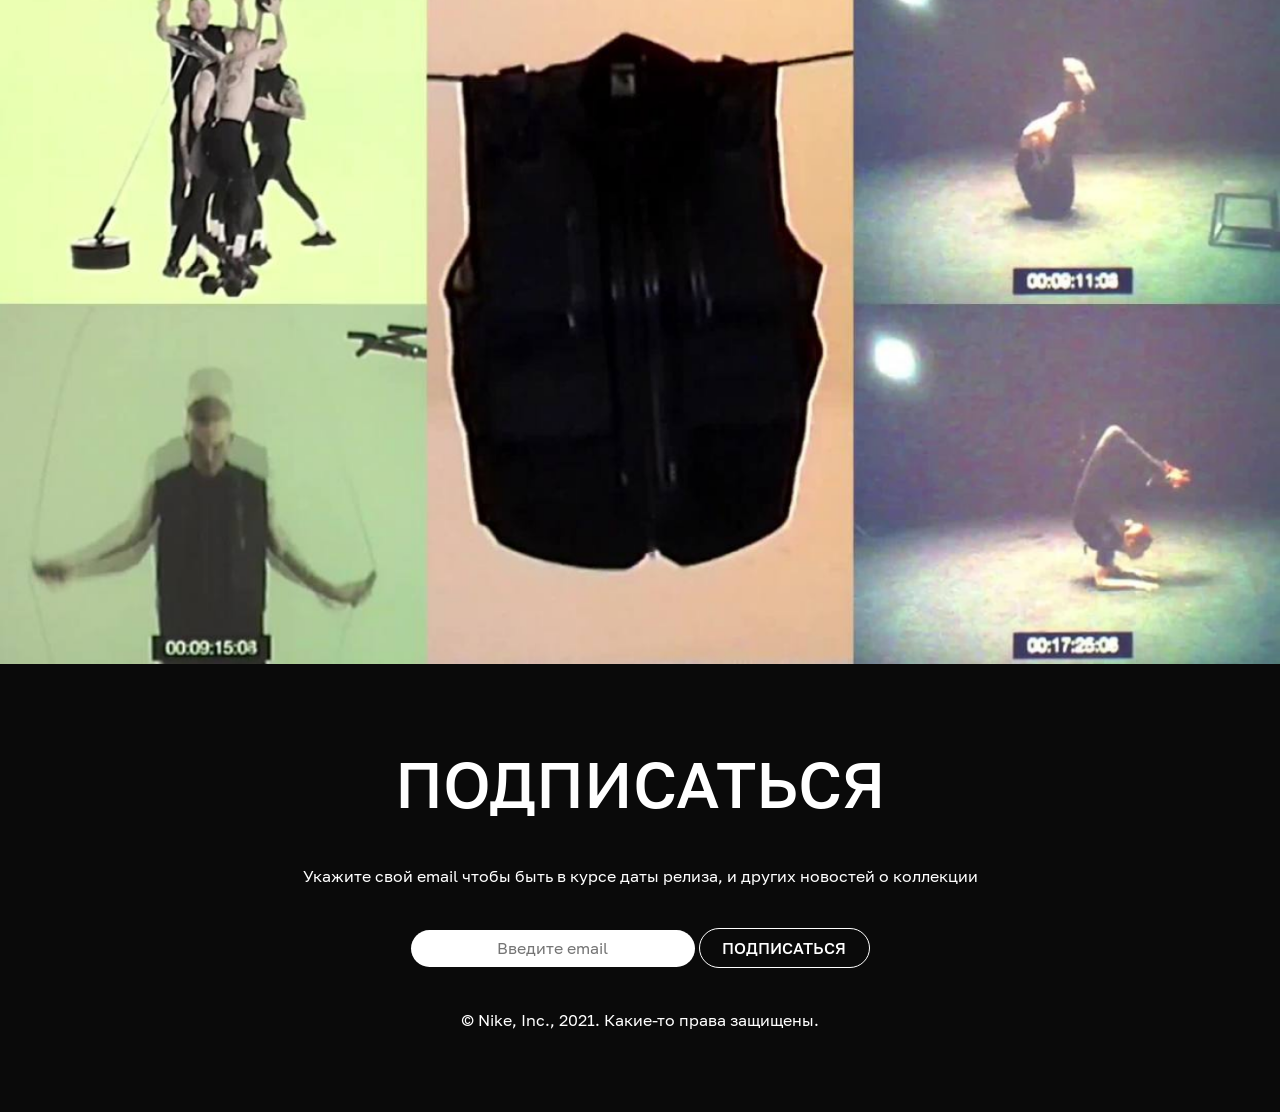
==== commit 28eea026: "feat:JS fixes" ====
--- a/index.html
+++ b/index.html
@@ -38,9 +38,9 @@
         </section>
         <section id="cargo" class="cargo">
             <h2 class="cargo__title">ТОВАРЫ</h2>
-            <button class="cargo__swipe-left"></button>
             <div class="cargo__card">
                 <ul class="cargo__card-container">
+                    <button class="cargo__swipe-left"></button>
                     <li class="cargo__card-item">
                         <img src="./images/slider_1.png" alt="Карточка с фото" class="cargo__card-image">
                         <button class="cargo__buy-button"></button>
@@ -81,8 +81,8 @@
                         <button class="cargo__buy-button"></button>
                     </li>
                 </ul>
+                <button class="cargo__swipe-right"></button>
             </div>
-            <button class="cargo__swipe-right"></button>
             <div class="cargo__text">
                 <p class="cargo__paragraph">Дисциплина — упражнение, которое ты практикуешь ежедневно. Ты
                     учишь свои разум и тело переносить суровые условия и достигать невозможного. Раскрой свою внутреннюю
--- a/pages/index.css
+++ b/pages/index.css
@@ -7,7 +7,7 @@
   -webkit-font-smoothing: antialiased;
   -moz-osx-font-smoothing: grayscale;
   text-rendering: optimizeLegibility;
-  min-width: 305px;
+  min-width: 320px;
   max-width: 1440px;
   width: 100%;
   height: 100%;
@@ -24,7 +24,7 @@
   box-sizing: border-box;
   background-image: url("../images/header.png");
   width: 100%;
-  min-height: 810px;
+  height: 810px;
   background-size: cover;
   background-position: center;
   display: flex;
@@ -66,7 +66,7 @@
 
 @media screen and (max-width: 750px) {
   .header {
-    min-height: 360px;
+    height: 360px;
   }
   .header__title {
     max-width: 280px;
@@ -210,7 +210,7 @@
   font-size: 64px;
   line-height: 80px;
   margin: 0;
-  padding: 80px 0 40px;
+  padding: 0 0 20px 0;
 }
 .cargo__card {
   max-width: 1440px;
@@ -247,6 +247,9 @@
 .cargo__buy-button:hover {
   opacity: 0.8;
 }
+.cargo__buy-button:hover:active {
+  opacity: 1;
+}
 .cargo__swipe-right {
   height: 40px;
   width: 40px;
@@ -256,7 +259,7 @@
   position: absolute;
   background-repeat: no-repeat;
   padding: 20px;
-  top: 400px;
+  top: 183px;
   right: 20px;
   z-index: 1;
   cursor: pointer;
@@ -265,6 +268,9 @@
 }
 .cargo__swipe-right:hover {
   opacity: 0.8;
+}
+.cargo__swipe-right:hover:active {
+  opacity: 1;
 }
 .cargo__swipe-left {
   height: 40px;
@@ -275,7 +281,7 @@
   position: absolute;
   background-repeat: no-repeat;
   padding: 20px;
-  top: 400px;
+  top: 183px;
   left: 20px;
   z-index: 1;
   cursor: pointer;
@@ -284,6 +290,9 @@
 }
 .cargo__swipe-left:hover {
   opacity: 0.8;
+}
+.cargo__swipe-left:hover:active {
+  opacity: 1;
 }
 .cargo__card::-webkit-scrollbar {
   height: 4px;
@@ -412,8 +421,17 @@
   width: 171px;
   height: 40px;
   font-weight: 500;
+  cursor: pointer;
   font-size: 16px;
   line-height: 24px;
+  transition: opacity 0.2s linear;
+  -webkit-transition: opacity 0.2s linear;
+}
+.footer__button:hover {
+  opacity: 0.6;
+}
+.footer__button:active {
+  opacity: 1;
 }
 .footer__sign {
   margin: 40px 0 0;
@@ -452,29 +470,31 @@
 }
 .popup {
   visibility: hidden;
-  position: fixed;
+  position: absolute;
   top: 0;
   left: 0;
+  min-width: 320px;
   width: 100%;
   min-height: 810px;
   opacity: 0;
   background-color: #0a0a0a;
   display: flex;
   flex-direction: column;
-  border: 1px solid red;
 }
 .popup__close-button {
   margin: 40px 0 0 40px;
   padding: 0;
-  background-color: rgba(0, 0, 0, 0);
+  background-color: transparent;
   background-image: url("../images/close-button.svg");
   background-size: cover;
   background-position: center;
+  background-repeat: no-repeat;
   border: none;
   width: 48px;
   min-height: 48px;
   cursor: pointer;
   transition: opacity 0.2s linear;
+  -webkit-transition: opacity 0.2s linear;
   align-self: flex-start;
 }
 .popup__close-button:hover {
@@ -485,7 +505,6 @@
   margin: 0;
   padding: 0;
   align-self: center;
-  border: 1px solid red;
 }
 .popup__list {
   margin: 149px 0 0;
@@ -494,7 +513,6 @@
   display: flex;
   flex-direction: column;
   align-items: center;
-  border: 1px solid red;
 }
 .popup__list-item {
   margin: 0;
@@ -503,7 +521,6 @@
   box-sizing: border-box;
   display: flex;
   align-items: center;
-  border: 1px solid red;
 }
 .popup__link {
   margin: 40px 0;
@@ -514,14 +531,18 @@
   align-self: center;
   font-weight: 500;
   font-size: 32px;
-  line-height: 125%;
+  line-height: 40px;
   text-align: center;
   text-transform: uppercase;
   color: #ffffff;
   transition: opacity 0.2s linear;
+  -webkit-transition: opacity 0.2s linear;
 }
 .popup__link:hover {
   opacity: 0.6;
+}
+.popup__link:active {
+  opacity: 1;
 }
 
 .popup_opened {
@@ -530,6 +551,12 @@
 }
 
 @media screen and (max-width: 1200px) {
+  .popup__link {
+    font-size: 24px;
+    line-height: 32px;
+  }
+}
+@media screen and (max-width: 750px) {
   .popup {
     min-height: 360px;
   }
@@ -542,42 +569,10 @@
   .popup__list {
     margin: 35px 0;
   }
-  .popup__list-item {
-    font-size: 24px;
-    line-height: 133%;
-  }
   .popup__link {
-    font-size: 24px;
-    line-height: 133%;
-  }
-}
-@media screen and (max-width: 1200px) and (max-width: 650px) {
-  .popup {
     margin: 20px 0;
     font-size: 20px;
-    line-height: 140%;
-  }
-}
-@media screen and (max-width: 750px) {
-  .popup {
-    min-height: 360px;
-  }
-  .popup__close-button {
-    margin: 20px 0 0 20px;
-    background-image: url("../images/close-button-mini.svg");
-    width: 24px;
-    min-height: 24px;
-  }
-  .popup__list {
-    margin: 35px 0;
-  }
-  .popup__list-item {
-    font-size: 24px;
-    line-height: 133%;
-  }
-  .popup__link {
-    font-size: 24px;
-    line-height: 133%;
+    line-height: 28px;
   }
 }
 .page {
@@ -587,7 +582,7 @@
   -webkit-font-smoothing: antialiased;
   -moz-osx-font-smoothing: grayscale;
   text-rendering: optimizeLegibility;
-  min-width: 305px;
+  min-width: 320px;
   max-width: 1440px;
   width: 100%;
   height: 100%;
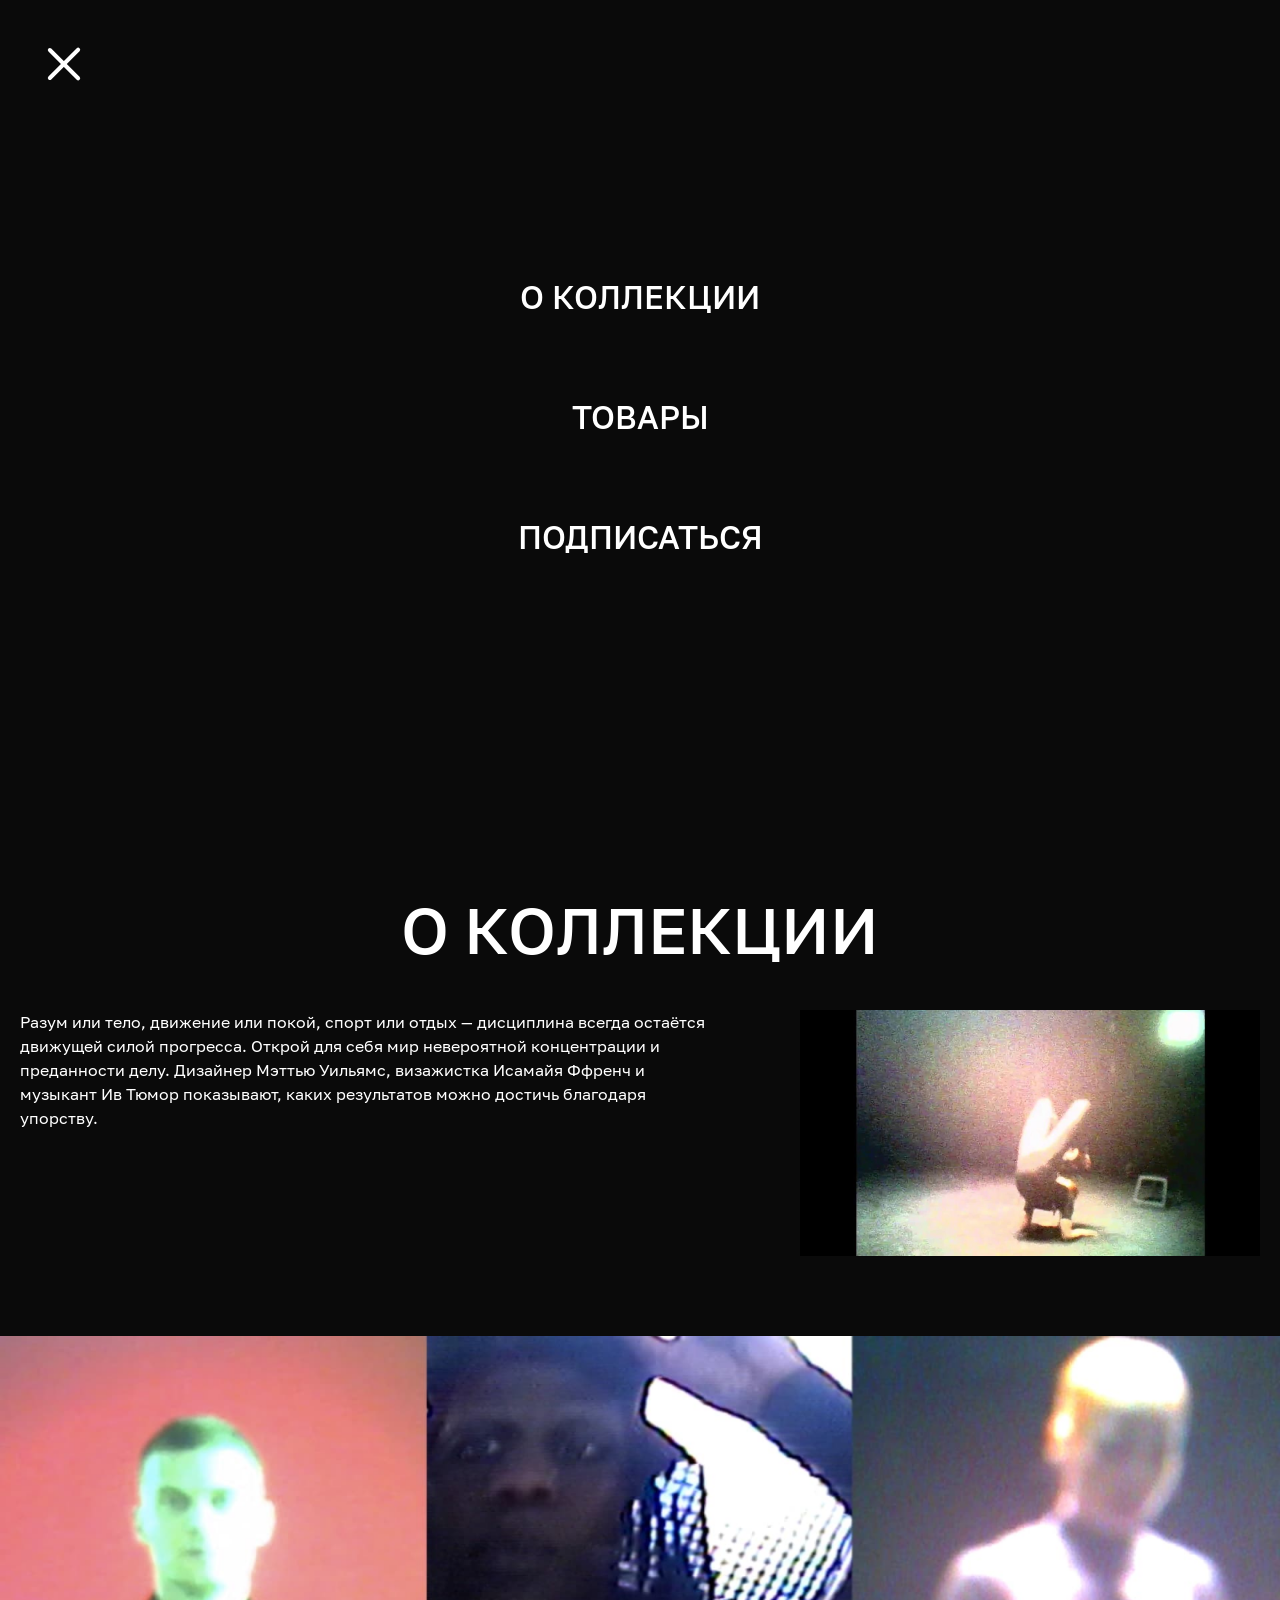
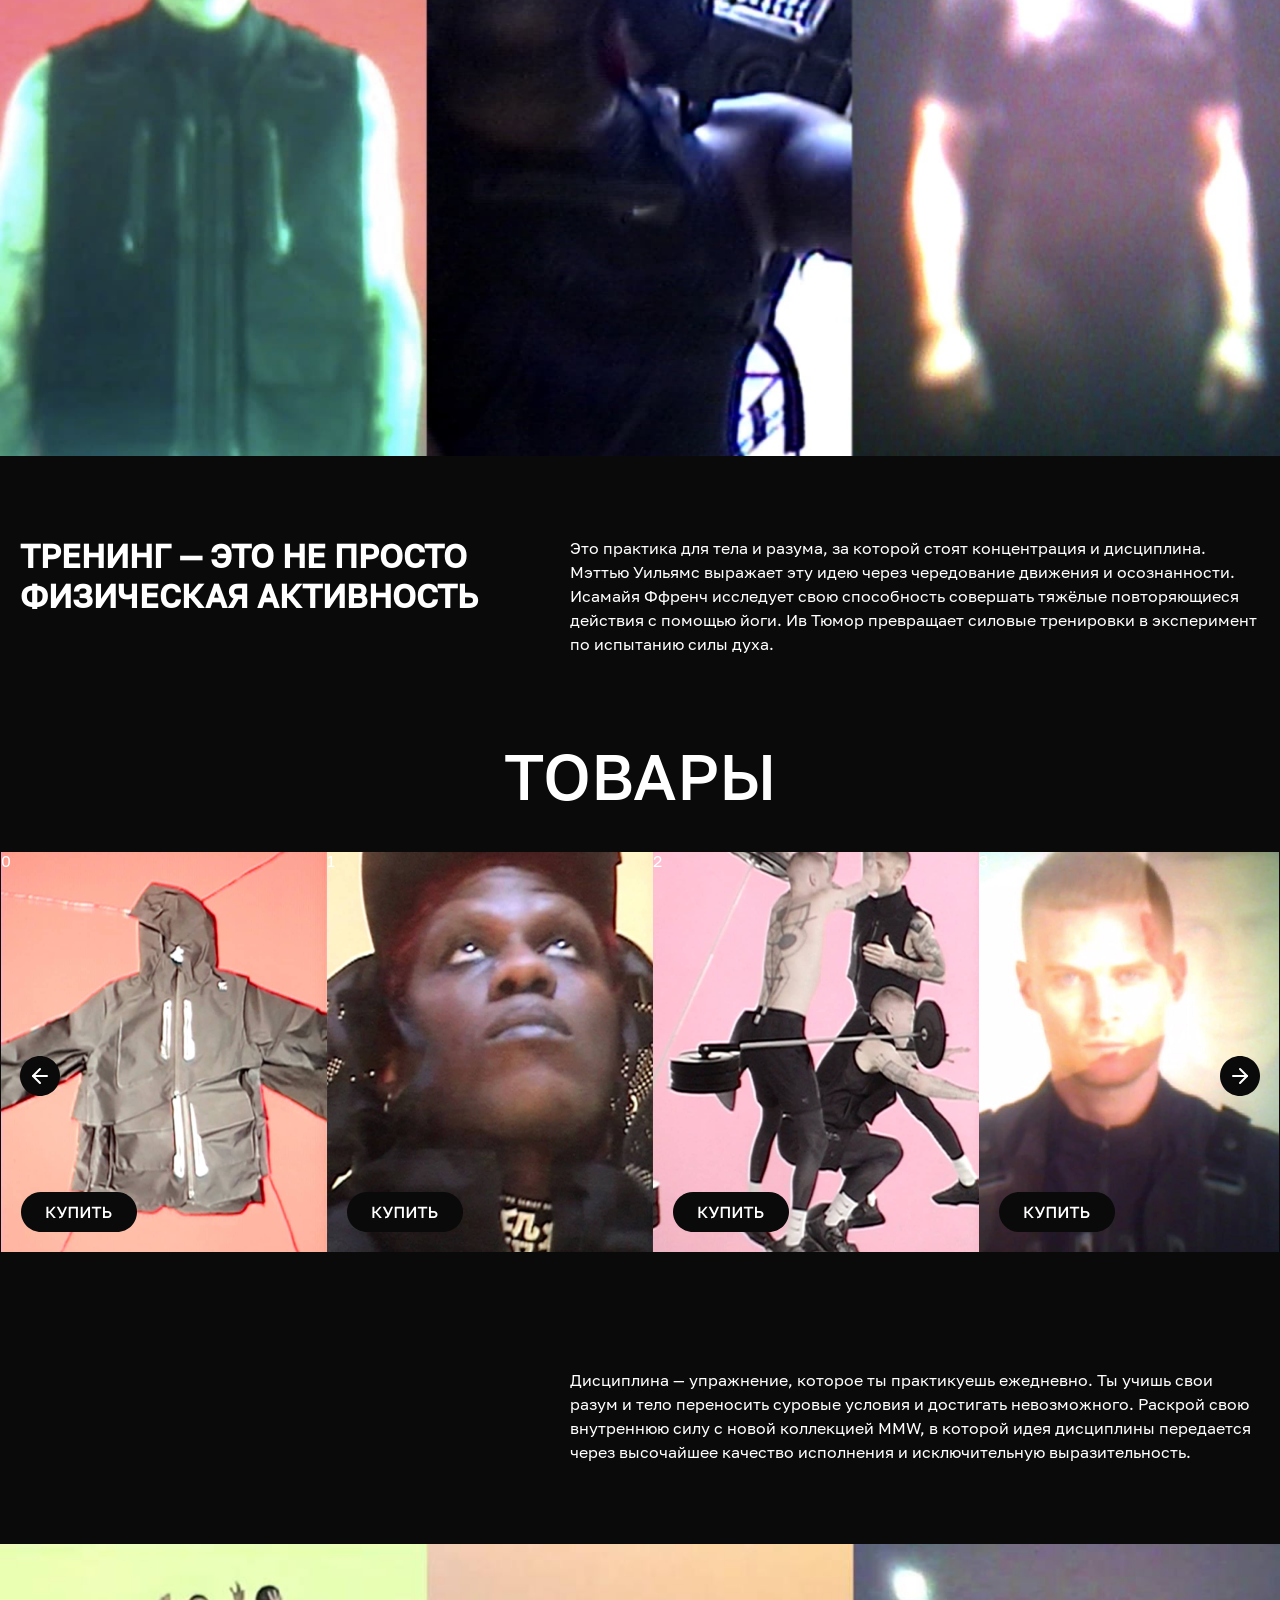
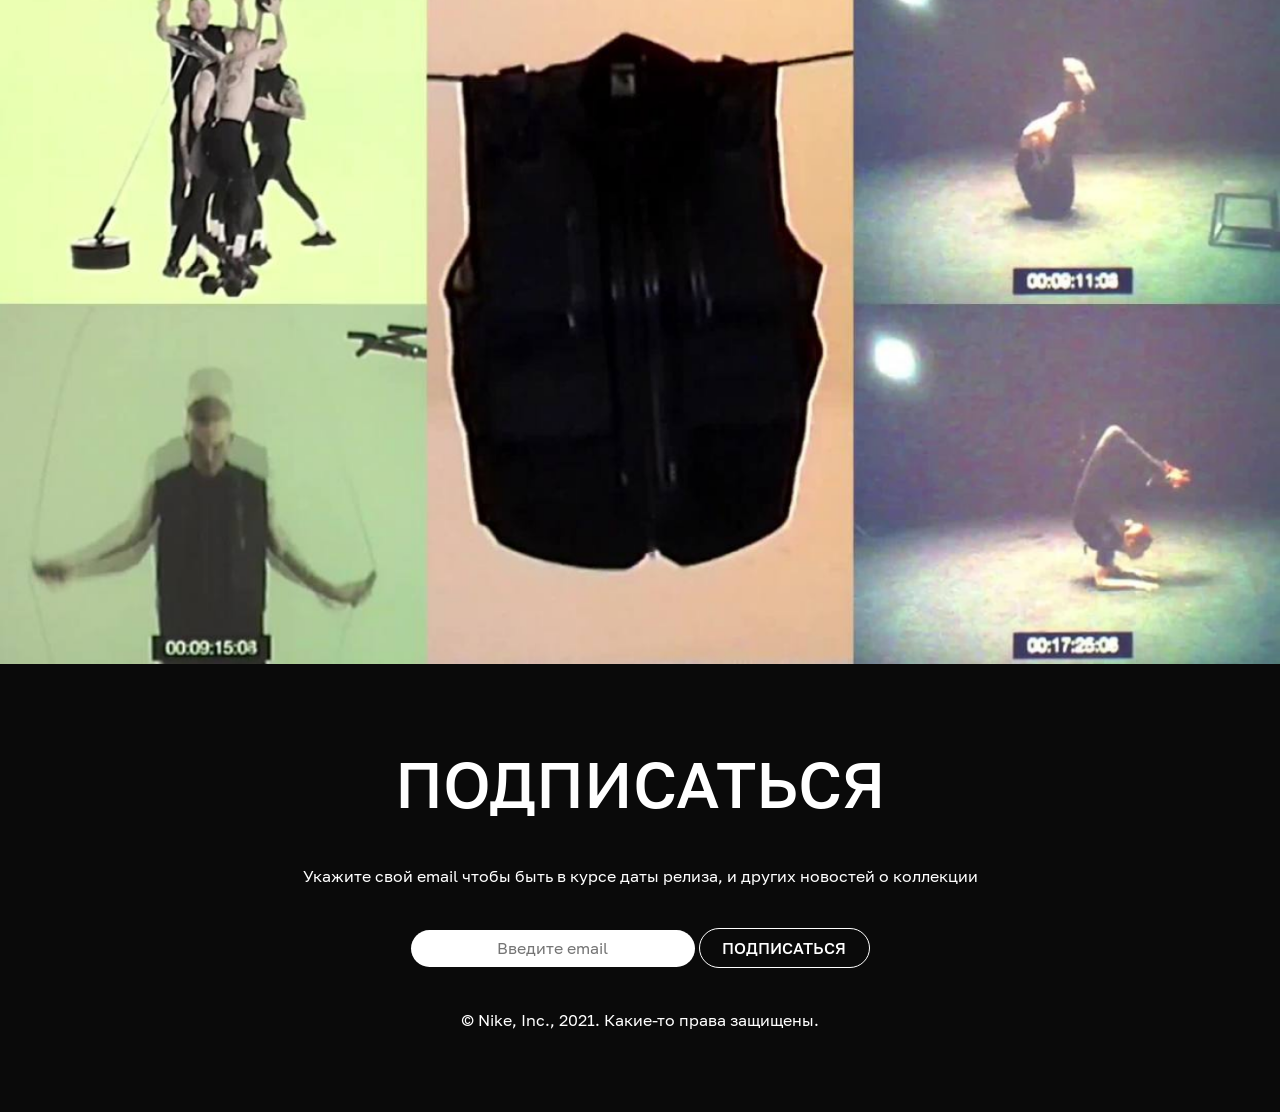
==== commit 3ee33895: "feat:add model in README.md file" ====
--- a/index.html
+++ b/index.html
@@ -38,9 +38,9 @@
         </section>
         <section id="cargo" class="cargo">
             <h2 class="cargo__title">ТОВАРЫ</h2>
+            <button class="cargo__swipe-left"></button>
             <div class="cargo__card">
                 <ul class="cargo__card-container">
-                    <button class="cargo__swipe-left"></button>
                     <li class="cargo__card-item">
                         <img src="./images/slider_1.png" alt="Карточка с фото" class="cargo__card-image">
                         <button class="cargo__buy-button"></button>
@@ -81,8 +81,8 @@
                         <button class="cargo__buy-button"></button>
                     </li>
                 </ul>
-                <button class="cargo__swipe-right"></button>
             </div>
+            <button class="cargo__swipe-right"></button>
             <div class="cargo__text">
                 <p class="cargo__paragraph">Дисциплина — упражнение, которое ты практикуешь ежедневно. Ты
                     учишь свои разум и тело переносить суровые условия и достигать невозможного. Раскрой свою внутреннюю
--- a/pages/index.css
+++ b/pages/index.css
@@ -259,7 +259,7 @@
   position: absolute;
   background-repeat: no-repeat;
   padding: 20px;
-  top: 183px;
+  top: 320px;
   right: 20px;
   z-index: 1;
   cursor: pointer;
@@ -281,7 +281,7 @@
   position: absolute;
   background-repeat: no-repeat;
   padding: 20px;
-  top: 183px;
+  top: 320px;
   left: 20px;
   z-index: 1;
   cursor: pointer;
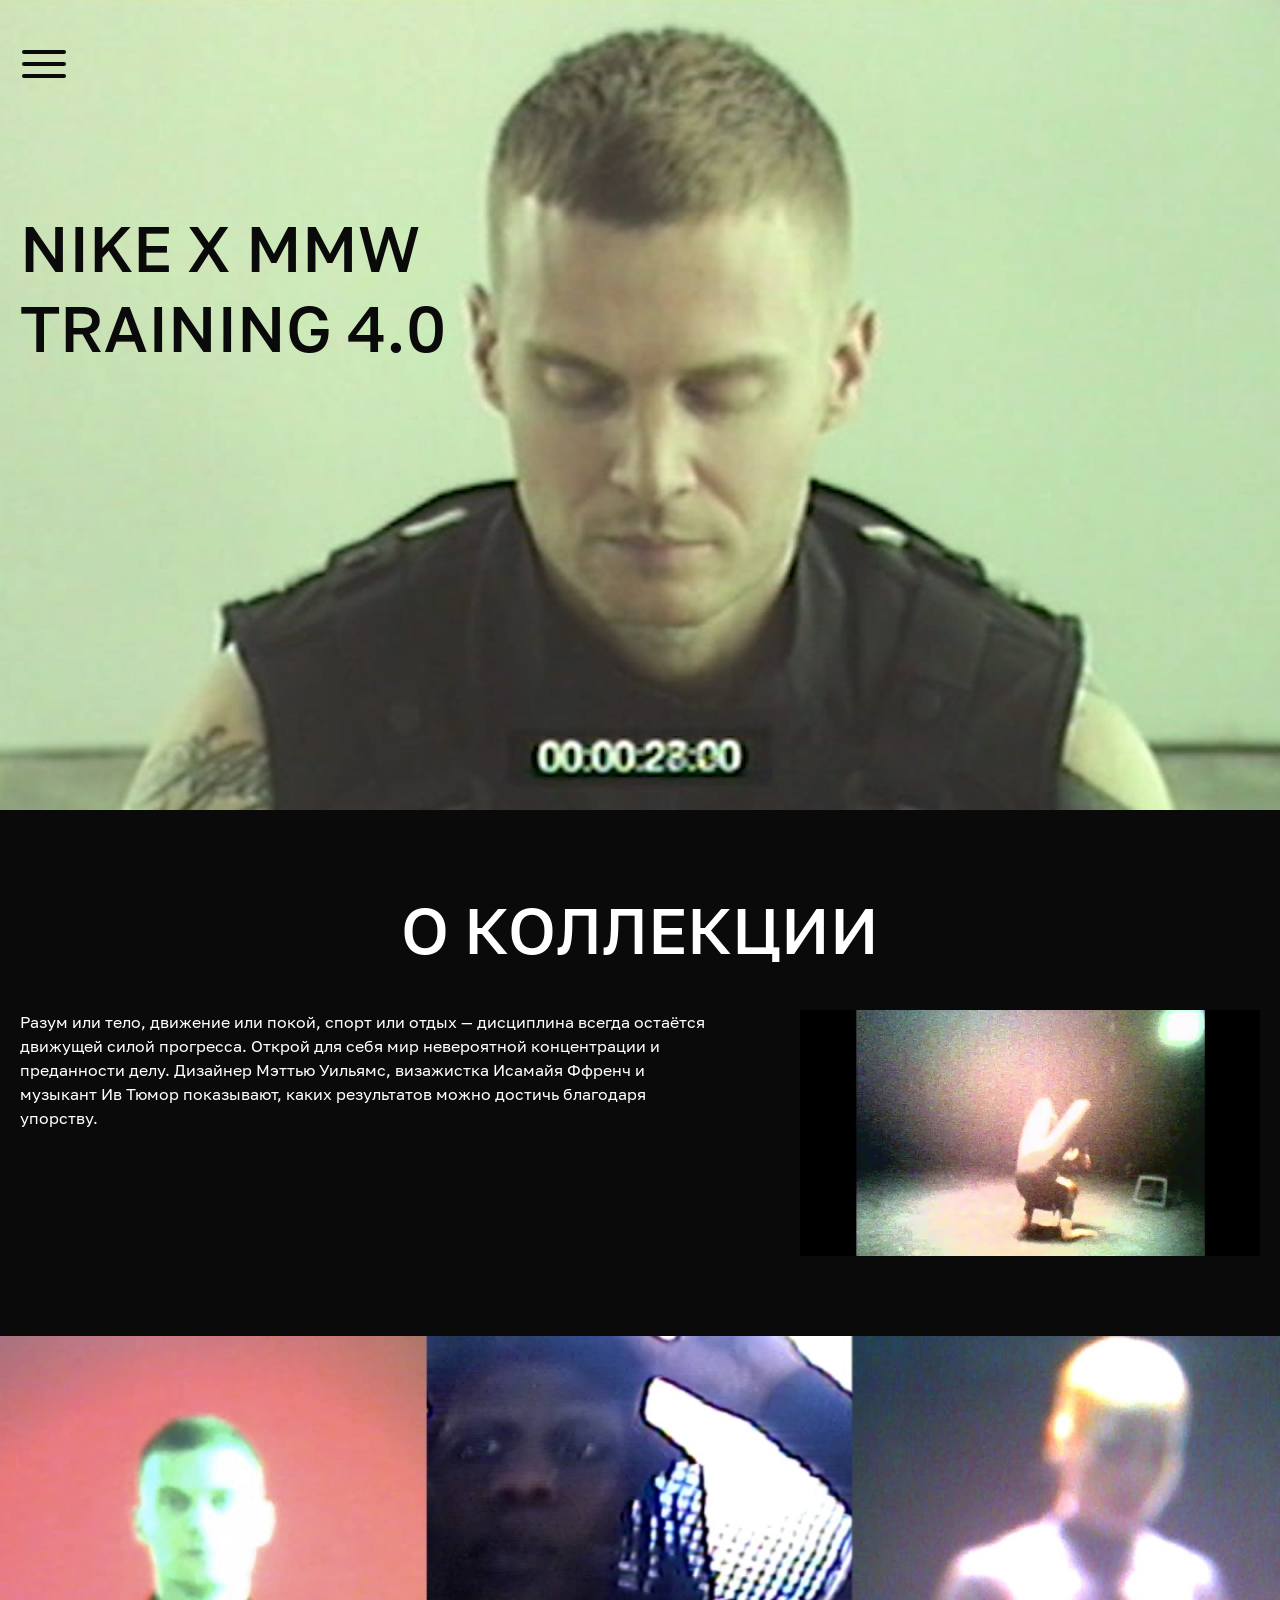
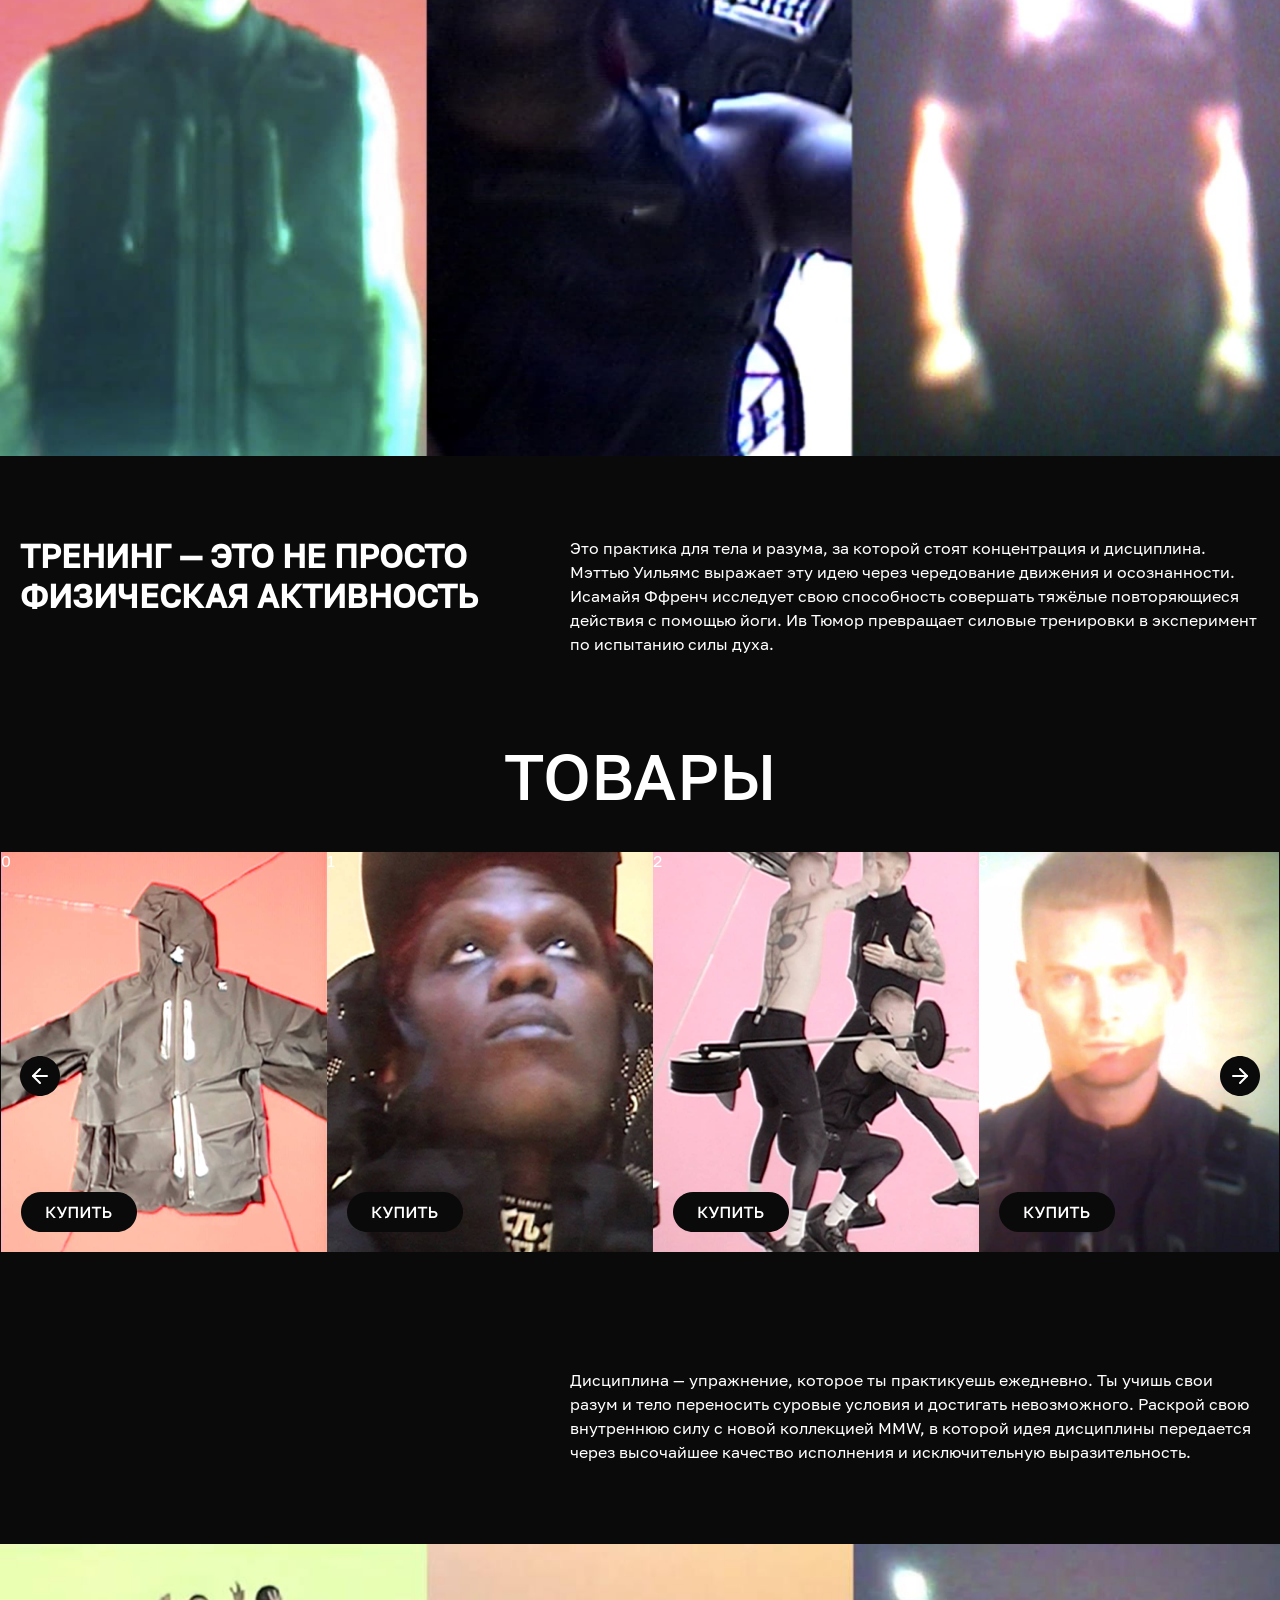
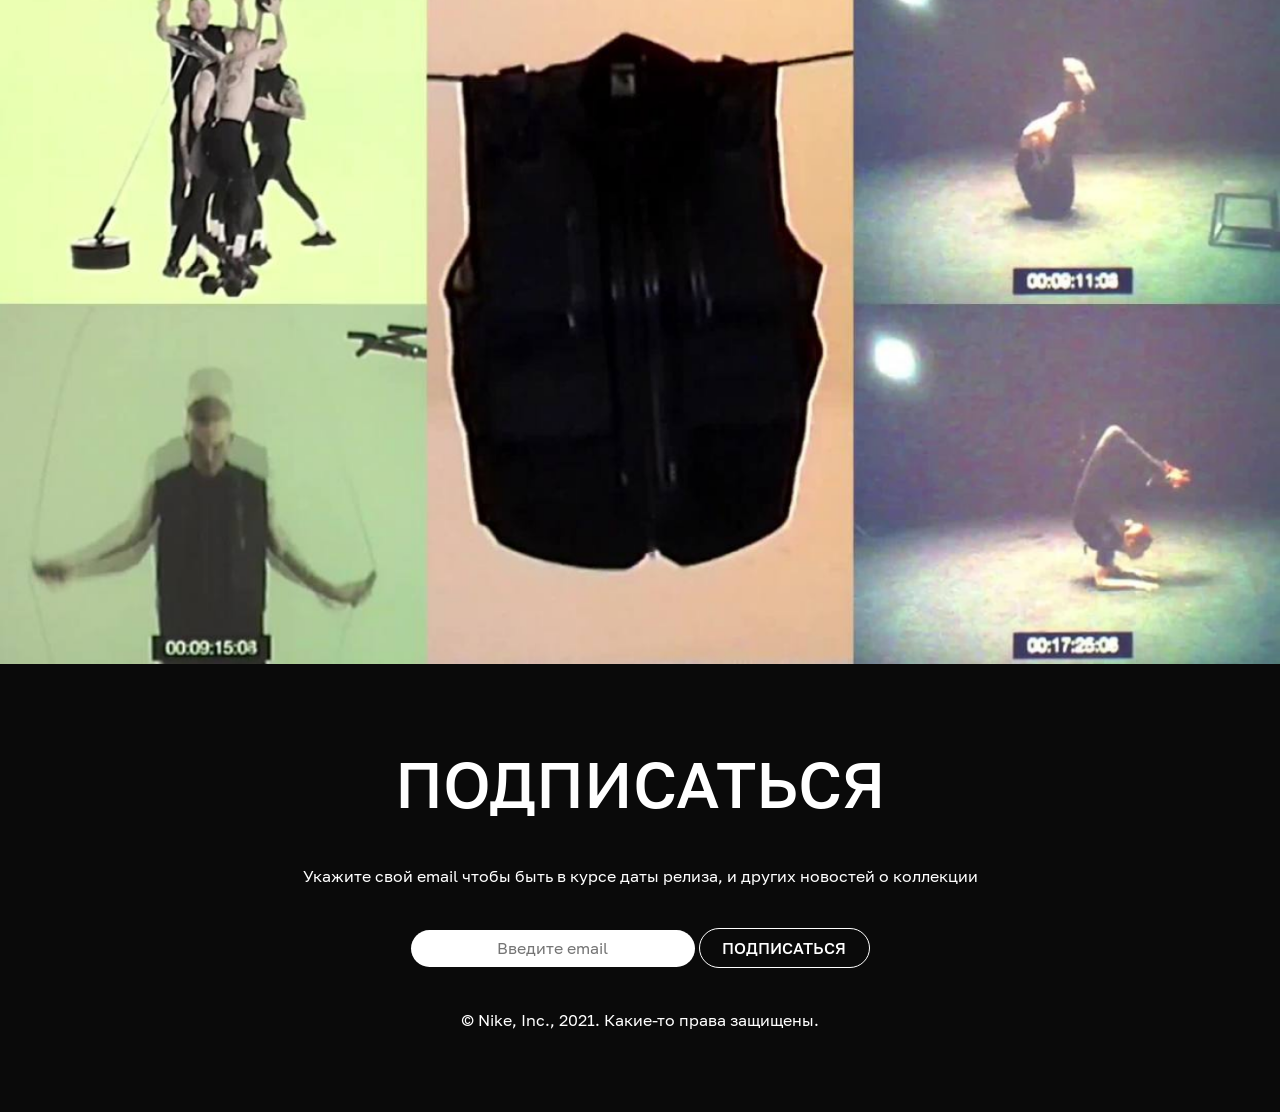
==== commit ee404976: "feat:close popup in html markup" ====
--- a/index.html
+++ b/index.html
@@ -103,7 +103,7 @@
         <p class="footer__sign">&copy; Nike, Inc., 2021. Какие-то права защищены.</p>
     </footer>
 
-    <div class="popup popup_opened">
+    <div class="popup">
         <button class="popup__close-button"></button>
         <nav class="popup__navigation">
             <ul class="popup__list">
--- a/pages/index.css
+++ b/pages/index.css
@@ -16,6 +16,7 @@
   padding: 0;
   box-sizing: border-box;
   color: white;
+  position: relative;
 }
 
 .header {
@@ -480,6 +481,7 @@
   background-color: #0a0a0a;
   display: flex;
   flex-direction: column;
+  max-width: 1440px;
 }
 .popup__close-button {
   margin: 40px 0 0 40px;
@@ -591,4 +593,5 @@
   padding: 0;
   box-sizing: border-box;
   color: white;
+  position: relative;
 }/*# sourceMappingURL=index.css.map */
